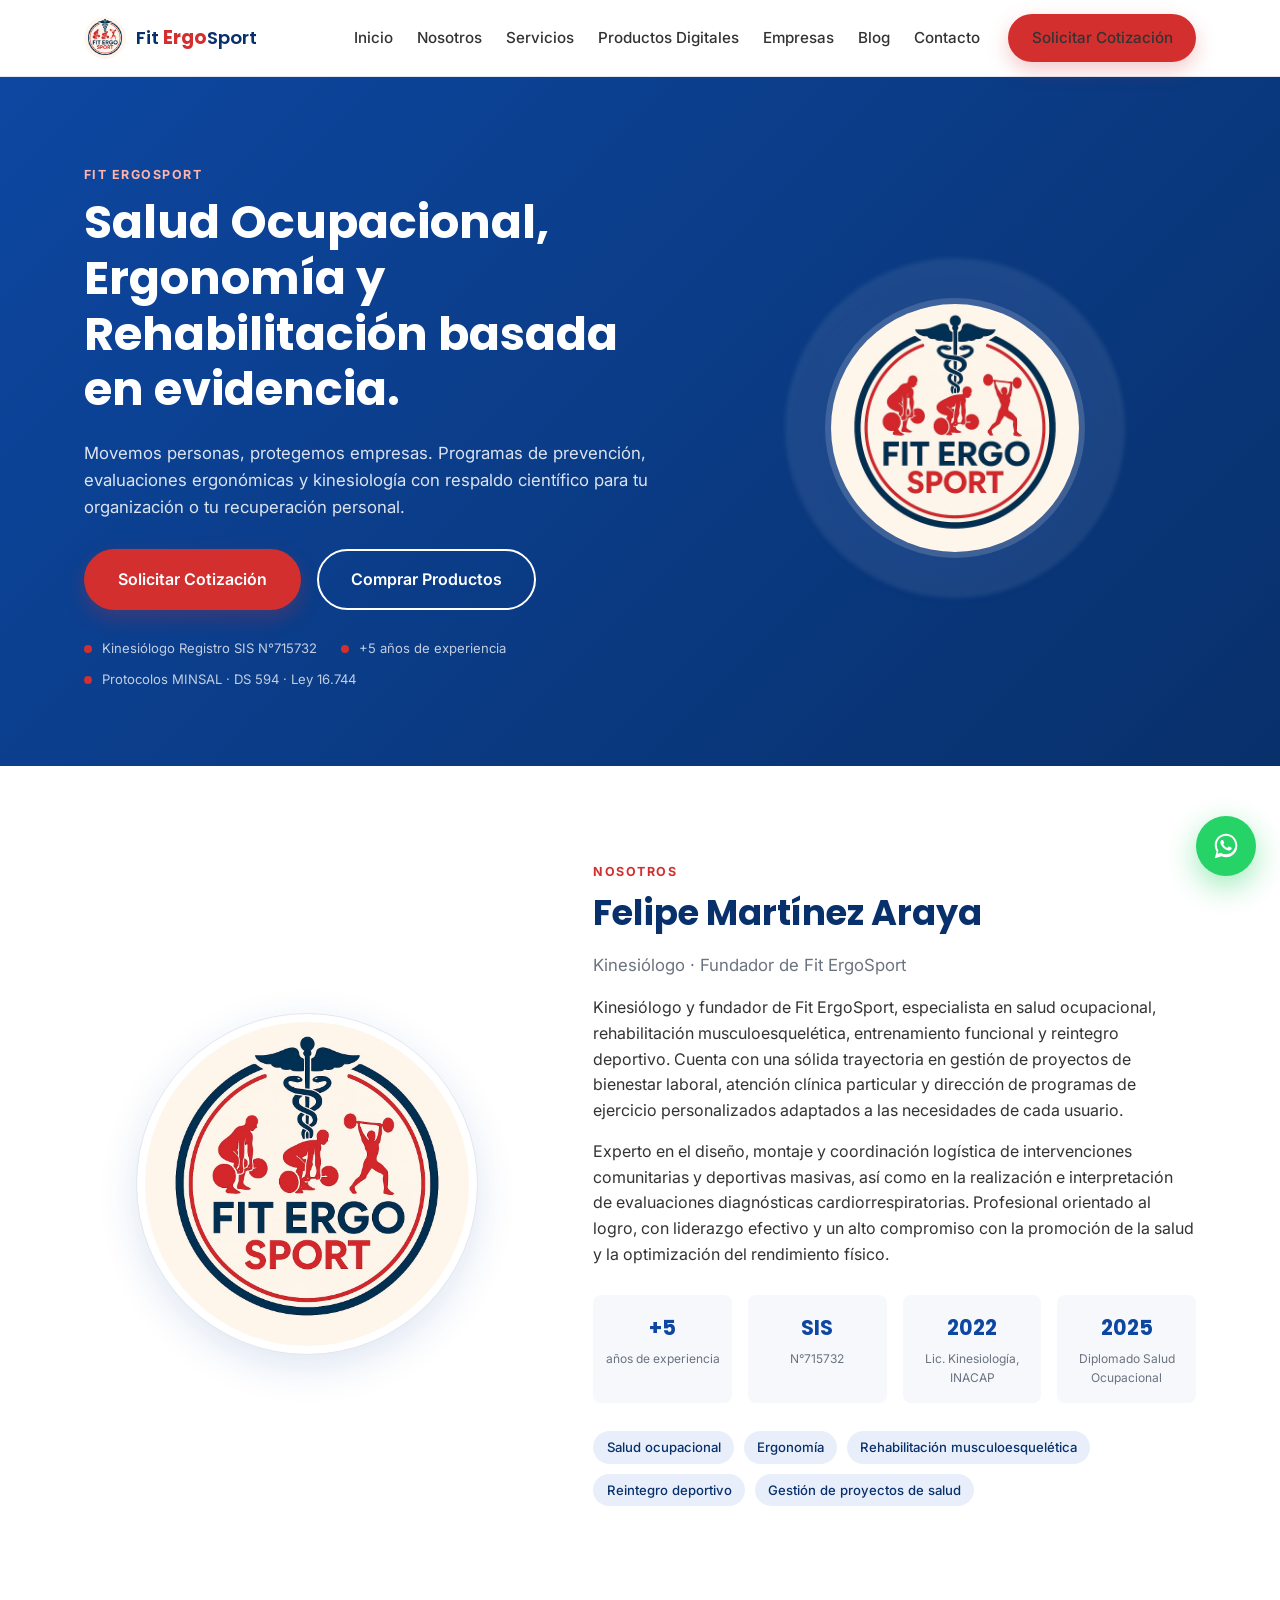
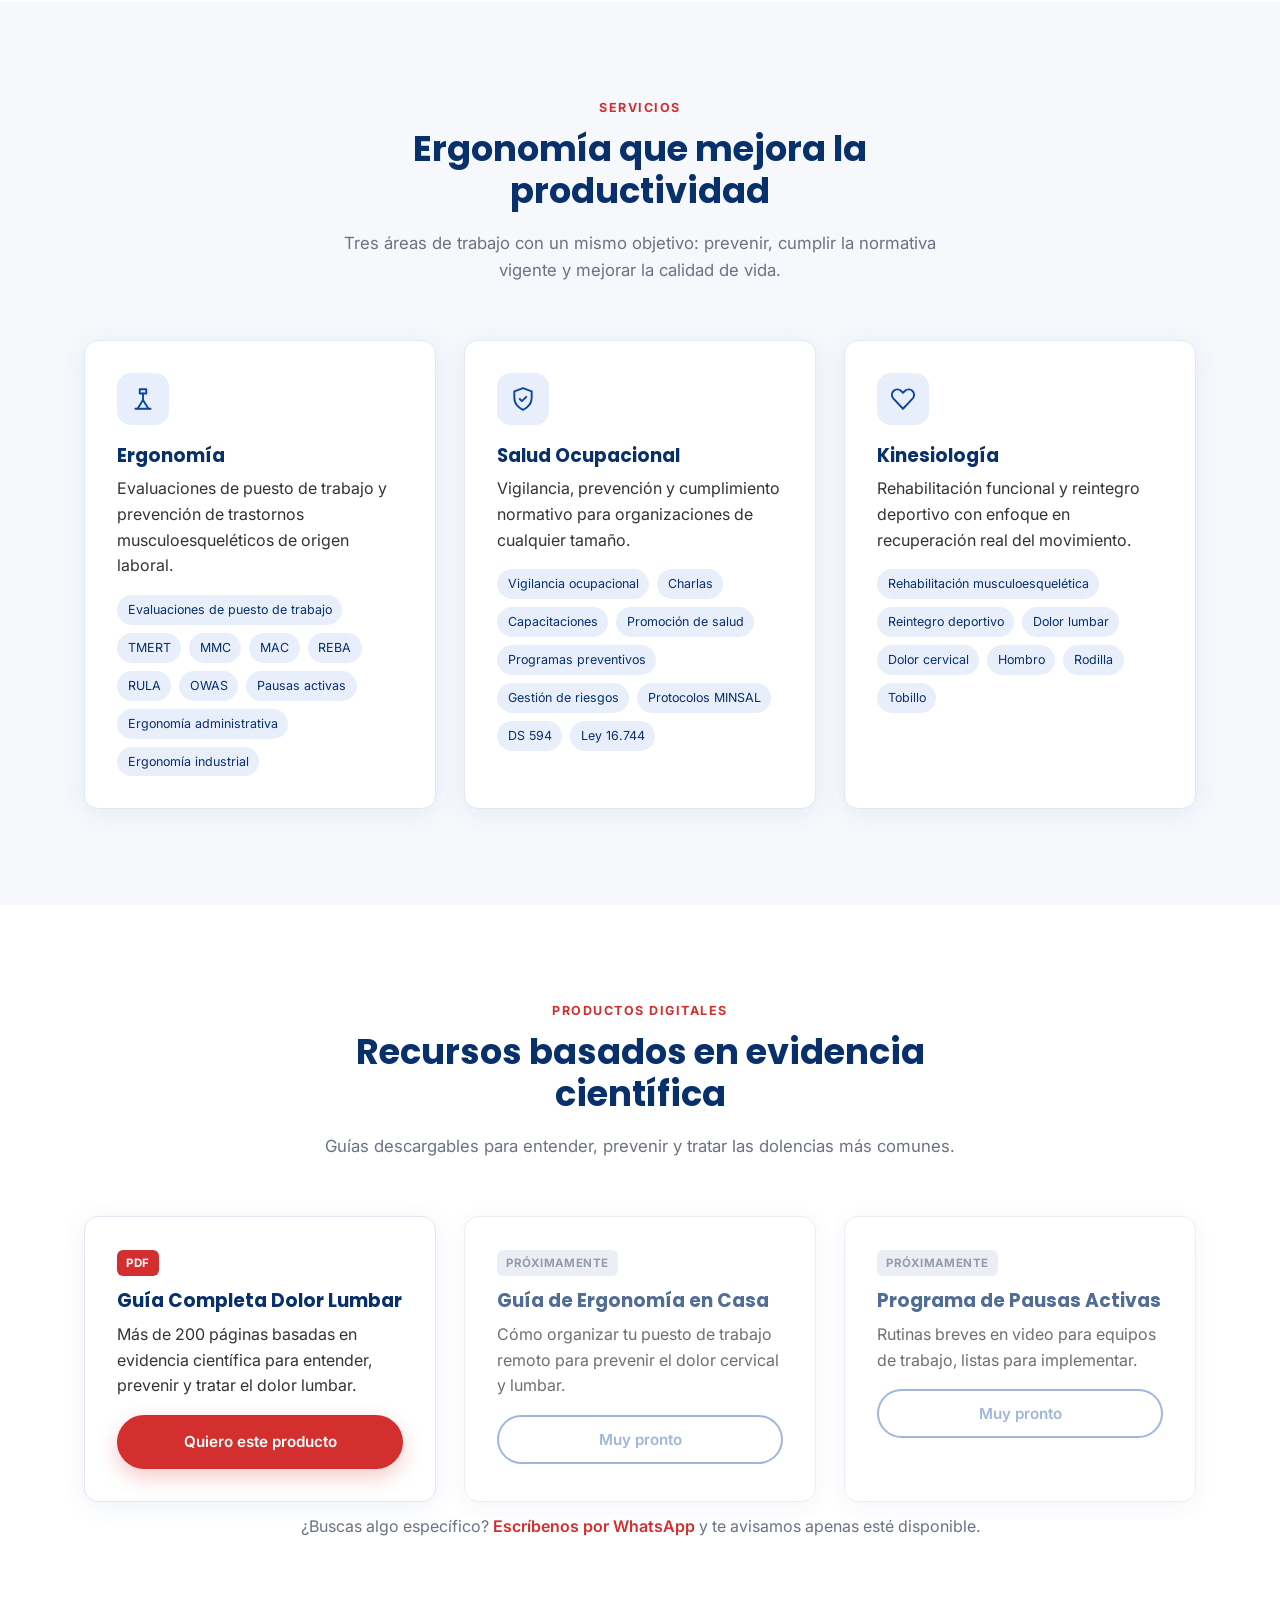
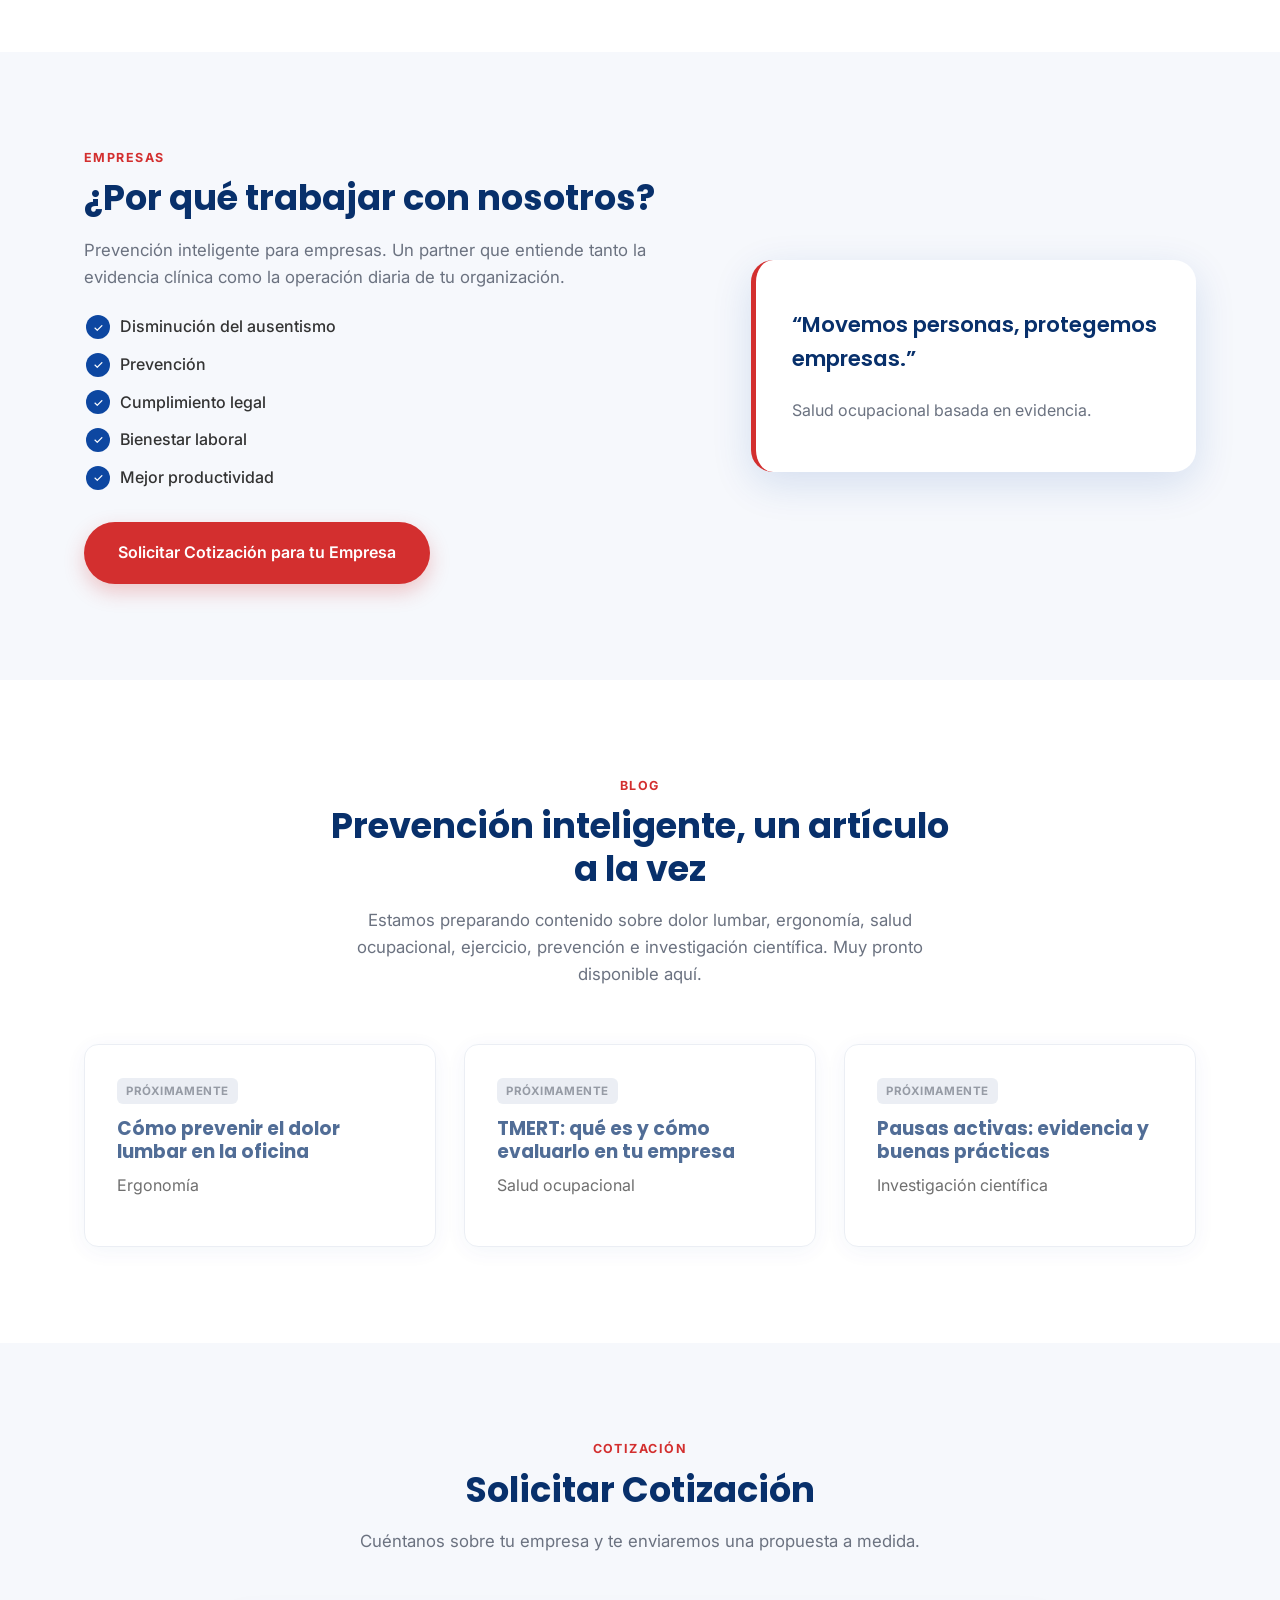
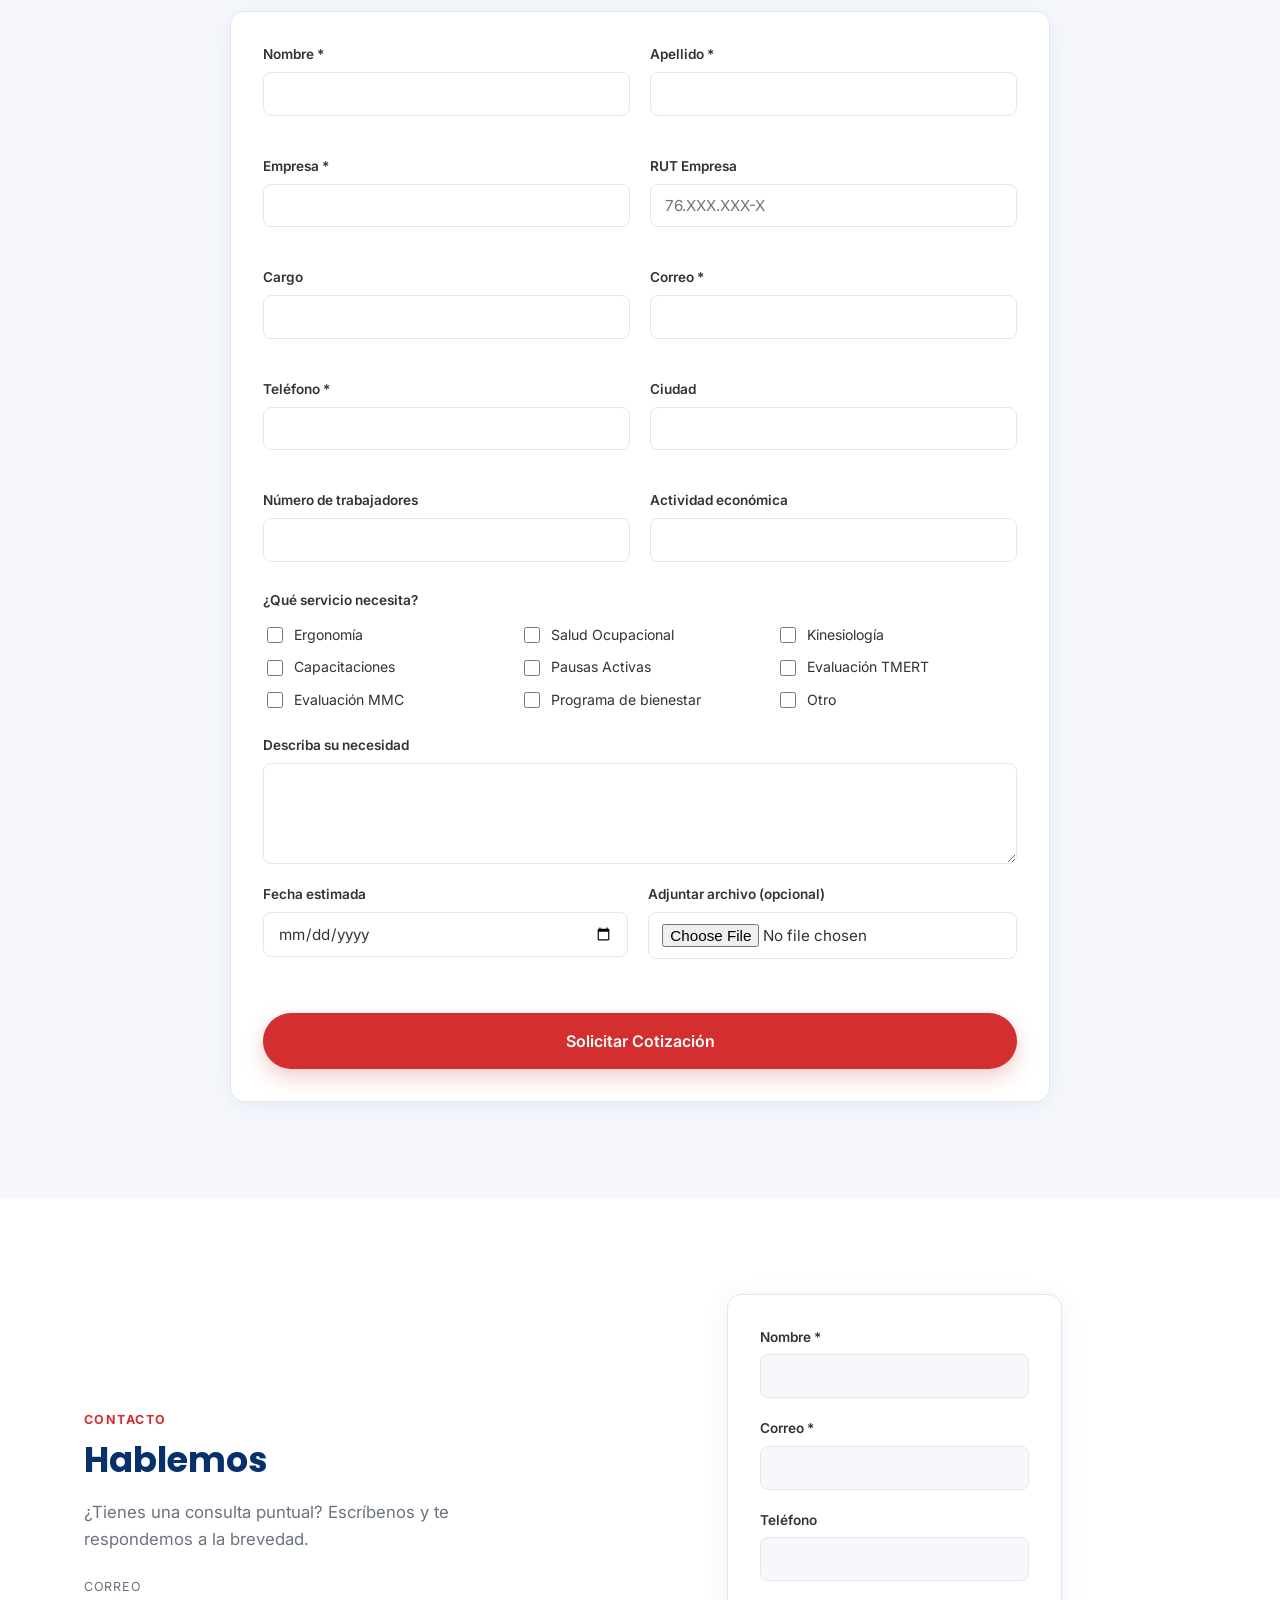
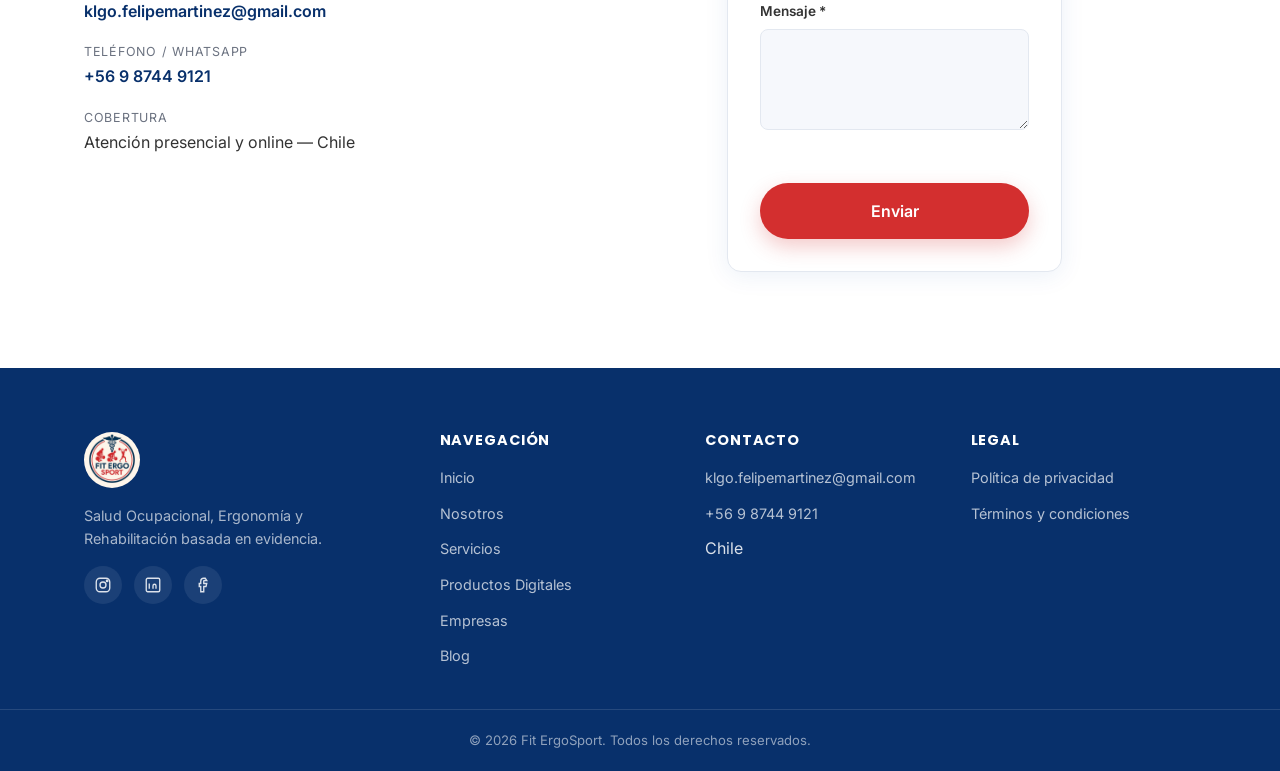
==== index.html @ c979af6d "Sitio web inicial de Fit ErgoSport Landing profesional responsive con secciones de servicios, produc" ====
<!DOCTYPE html>
<html lang="es-CL">
<head>
<meta charset="UTF-8">
<meta name="viewport" content="width=device-width, initial-scale=1.0">
<title>Fit ErgoSport | Salud Ocupacional, Ergonomía y Rehabilitación</title>
<meta name="description" content="Fit ErgoSport: salud ocupacional, ergonomía y rehabilitación musculoesquelética basada en evidencia científica. Evaluaciones TMERT, MMC, capacitaciones, pausas activas y kinesiología para empresas y personas.">
<meta name="keywords" content="ergonomía, salud ocupacional, TMERT, kinesiología, rehabilitación, pausas activas, evaluación de puesto de trabajo, Chile">
<meta name="author" content="Felipe Martínez Araya - Fit ErgoSport">

<meta property="og:type" content="website">
<meta property="og:title" content="Fit ErgoSport | Salud Ocupacional, Ergonomía y Rehabilitación">
<meta property="og:description" content="Salud Ocupacional, Ergonomía y Rehabilitación basada en evidencia. Cotiza para tu empresa.">
<meta property="og:image" content="assets/img/logo.jpg">
<meta name="theme-color" content="#0D47A1">

<link rel="icon" type="image/jpeg" href="assets/img/logo.jpg">
<link rel="apple-touch-icon" href="assets/img/logo.jpg">

<link rel="preconnect" href="https://fonts.googleapis.com">
<link rel="preconnect" href="https://fonts.gstatic.com" crossorigin>
<link href="https://fonts.googleapis.com/css2?family=Poppins:wght@600;700;800&family=Inter:wght@400;500;600&display=swap" rel="stylesheet">

<link rel="stylesheet" href="css/styles.css">
</head>
<body>

<a class="skip-link" href="#main">Saltar al contenido</a>

<!-- HEADER -->
<header class="site-header" id="header">
  <div class="container header-inner">
    <a href="#inicio" class="brand">
      <img src="assets/img/logo.jpg" alt="Fit ErgoSport" class="brand-logo">
      <span class="brand-name">Fit <strong>Ergo</strong>Sport</span>
    </a>

    <button class="nav-toggle" id="navToggle" aria-label="Abrir menú" aria-expanded="false" aria-controls="primaryNav">
      <span></span><span></span><span></span>
    </button>

    <nav class="primary-nav" id="primaryNav">
      <ul>
        <li><a href="#inicio">Inicio</a></li>
        <li><a href="#nosotros">Nosotros</a></li>
        <li><a href="#servicios">Servicios</a></li>
        <li><a href="#productos">Productos Digitales</a></li>
        <li><a href="#empresas">Empresas</a></li>
        <li><a href="#blog">Blog</a></li>
        <li><a href="#contacto">Contacto</a></li>
      </ul>
      <a href="#cotizacion" class="btn btn-primary nav-cta">Solicitar Cotización</a>
    </nav>
  </div>
</header>

<main id="main">

  <!-- HERO -->
  <section class="hero" id="inicio">
    <div class="container hero-inner">
      <div class="hero-text">
        <p class="eyebrow">Fit ErgoSport</p>
        <h1>Salud Ocupacional, Ergonomía y Rehabilitación basada en evidencia.</h1>
        <p class="hero-sub">Movemos personas, protegemos empresas. Programas de prevención, evaluaciones ergonómicas y kinesiología con respaldo científico para tu organización o tu recuperación personal.</p>
        <div class="hero-actions">
          <a href="#cotizacion" class="btn btn-primary btn-lg">Solicitar Cotización</a>
          <a href="#productos" class="btn btn-outline btn-lg">Comprar Productos</a>
        </div>
        <ul class="hero-trust">
          <li>Kinesiólogo Registro SIS N°715732</li>
          <li>+5 años de experiencia</li>
          <li>Protocolos MINSAL · DS 594 · Ley 16.744</li>
        </ul>
      </div>
      <div class="hero-media" aria-hidden="true">
        <div class="hero-blob"></div>
        <img src="assets/img/logo.jpg" alt="" class="hero-logo">
      </div>
    </div>
  </section>

  <!-- NOSOTROS -->
  <section class="section" id="nosotros">
    <div class="container section-split">
      <div class="section-media">
        <div class="avatar-frame">
          <img src="assets/img/logo.jpg" alt="Felipe Martínez Araya - Fit ErgoSport">
        </div>
      </div>
      <div class="section-content">
        <p class="eyebrow">Nosotros</p>
        <h2>Felipe Martínez Araya</h2>
        <p class="section-lead">Kinesiólogo &middot; Fundador de Fit ErgoSport</p>
        <p>Kinesiólogo y fundador de Fit ErgoSport, especialista en salud ocupacional, rehabilitación musculoesquelética, entrenamiento funcional y reintegro deportivo. Cuenta con una sólida trayectoria en gestión de proyectos de bienestar laboral, atención clínica particular y dirección de programas de ejercicio personalizados adaptados a las necesidades de cada usuario.</p>
        <p>Experto en el diseño, montaje y coordinación logística de intervenciones comunitarias y deportivas masivas, así como en la realización e interpretación de evaluaciones diagnósticas cardiorrespiratorias. Profesional orientado al logro, con liderazgo efectivo y un alto compromiso con la promoción de la salud y la optimización del rendimiento físico.</p>

        <div class="credentials">
          <div class="credential">
            <span class="credential-value">+5</span>
            <span class="credential-label">años de experiencia</span>
          </div>
          <div class="credential">
            <span class="credential-value">SIS</span>
            <span class="credential-label">N°715732</span>
          </div>
          <div class="credential">
            <span class="credential-value">2022</span>
            <span class="credential-label">Lic. Kinesiología, INACAP</span>
          </div>
          <div class="credential">
            <span class="credential-value">2025</span>
            <span class="credential-label">Diplomado Salud Ocupacional</span>
          </div>
        </div>

        <ul class="chip-list">
          <li class="chip">Salud ocupacional</li>
          <li class="chip">Ergonomía</li>
          <li class="chip">Rehabilitación musculoesquelética</li>
          <li class="chip">Reintegro deportivo</li>
          <li class="chip">Gestión de proyectos de salud</li>
        </ul>
      </div>
    </div>
  </section>

  <!-- SERVICIOS -->
  <section class="section section-alt" id="servicios">
    <div class="container">
      <div class="section-head">
        <p class="eyebrow">Servicios</p>
        <h2>Ergonomía que mejora la productividad</h2>
        <p class="section-lead">Tres áreas de trabajo con un mismo objetivo: prevenir, cumplir la normativa vigente y mejorar la calidad de vida.</p>
      </div>

      <div class="cards-grid three">
        <article class="card service-card">
          <div class="icon-badge" aria-hidden="true">
            <svg viewBox="0 0 24 24" fill="none" stroke="currentColor" stroke-width="1.8" stroke-linecap="round" stroke-linejoin="round"><path d="M9 3h6v4H9z"/><path d="M12 7v6"/><path d="M7 21l5-8 5 8"/><path d="M5 21h14"/></svg>
          </div>
          <h3>Ergonomía</h3>
          <p>Evaluaciones de puesto de trabajo y prevención de trastornos musculoesqueléticos de origen laboral.</p>
          <ul class="tag-list">
            <li>Evaluaciones de puesto de trabajo</li>
            <li>TMERT</li>
            <li>MMC</li>
            <li>MAC</li>
            <li>REBA</li>
            <li>RULA</li>
            <li>OWAS</li>
            <li>Pausas activas</li>
            <li>Ergonomía administrativa</li>
            <li>Ergonomía industrial</li>
          </ul>
        </article>

        <article class="card service-card">
          <div class="icon-badge" aria-hidden="true">
            <svg viewBox="0 0 24 24" fill="none" stroke="currentColor" stroke-width="1.8" stroke-linecap="round" stroke-linejoin="round"><path d="M12 2 4 5v6c0 5 3.4 8.7 8 11 4.6-2.3 8-6 8-11V5z"/><path d="M9 12l2 2 4-4"/></svg>
          </div>
          <h3>Salud Ocupacional</h3>
          <p>Vigilancia, prevención y cumplimiento normativo para organizaciones de cualquier tamaño.</p>
          <ul class="tag-list">
            <li>Vigilancia ocupacional</li>
            <li>Charlas</li>
            <li>Capacitaciones</li>
            <li>Promoción de salud</li>
            <li>Programas preventivos</li>
            <li>Gestión de riesgos</li>
            <li>Protocolos MINSAL</li>
            <li>DS 594</li>
            <li>Ley 16.744</li>
          </ul>
        </article>

        <article class="card service-card">
          <div class="icon-badge" aria-hidden="true">
            <svg viewBox="0 0 24 24" fill="none" stroke="currentColor" stroke-width="1.8" stroke-linecap="round" stroke-linejoin="round"><path d="M20.8 4.6a5 5 0 0 0-7.1 0L12 6.3l-1.7-1.7a5 5 0 1 0-7.1 7.1L12 21l8.8-9.3a5 5 0 0 0 0-7.1z"/></svg>
          </div>
          <h3>Kinesiología</h3>
          <p>Rehabilitación funcional y reintegro deportivo con enfoque en recuperación real del movimiento.</p>
          <ul class="tag-list">
            <li>Rehabilitación musculoesquelética</li>
            <li>Reintegro deportivo</li>
            <li>Dolor lumbar</li>
            <li>Dolor cervical</li>
            <li>Hombro</li>
            <li>Rodilla</li>
            <li>Tobillo</li>
          </ul>
        </article>
      </div>
    </div>
  </section>

  <!-- PRODUCTOS DIGITALES -->
  <section class="section" id="productos">
    <div class="container">
      <div class="section-head">
        <p class="eyebrow">Productos Digitales</p>
        <h2>Recursos basados en evidencia científica</h2>
        <p class="section-lead">Guías descargables para entender, prevenir y tratar las dolencias más comunes.</p>
      </div>

      <div class="cards-grid three">
        <article class="card product-card">
          <span class="badge">PDF</span>
          <h3>Guía Completa Dolor Lumbar</h3>
          <p>Más de 200 páginas basadas en evidencia científica para entender, prevenir y tratar el dolor lumbar.</p>
          <a class="btn btn-primary btn-block" href="https://wa.me/56987449121?text=Hola%2C%20me%20interesa%20la%20Gu%C3%ADa%20Completa%20de%20Dolor%20Lumbar" target="_blank" rel="noopener">Quiero este producto</a>
        </article>

        <article class="card product-card is-soon">
          <span class="badge badge-muted">Próximamente</span>
          <h3>Guía de Ergonomía en Casa</h3>
          <p>Cómo organizar tu puesto de trabajo remoto para prevenir el dolor cervical y lumbar.</p>
          <button class="btn btn-outline btn-block" disabled>Muy pronto</button>
        </article>

        <article class="card product-card is-soon">
          <span class="badge badge-muted">Próximamente</span>
          <h3>Programa de Pausas Activas</h3>
          <p>Rutinas breves en video para equipos de trabajo, listas para implementar.</p>
          <button class="btn btn-outline btn-block" disabled>Muy pronto</button>
        </article>
      </div>
      <p class="note">¿Buscas algo específico? <a href="https://wa.me/56987449121" target="_blank" rel="noopener">Escríbenos por WhatsApp</a> y te avisamos apenas esté disponible.</p>
    </div>
  </section>

  <!-- EMPRESAS -->
  <section class="section section-alt" id="empresas">
    <div class="container section-split reverse">
      <div class="section-content">
        <p class="eyebrow">Empresas</p>
        <h2>¿Por qué trabajar con nosotros?</h2>
        <p class="section-lead">Prevención inteligente para empresas. Un partner que entiende tanto la evidencia clínica como la operación diaria de tu organización.</p>
        <ul class="benefit-list">
          <li>Disminución del ausentismo</li>
          <li>Prevención</li>
          <li>Cumplimiento legal</li>
          <li>Bienestar laboral</li>
          <li>Mejor productividad</li>
        </ul>
        <a href="#cotizacion" class="btn btn-primary btn-lg">Solicitar Cotización para tu Empresa</a>
      </div>
      <div class="section-media">
        <div class="stat-card">
          <p class="stat-quote">&ldquo;Movemos personas, protegemos empresas.&rdquo;</p>
          <p class="stat-quote-sub">Salud ocupacional basada en evidencia.</p>
        </div>
      </div>
    </div>
  </section>

  <!-- BLOG -->
  <section class="section" id="blog">
    <div class="container">
      <div class="section-head">
        <p class="eyebrow">Blog</p>
        <h2>Prevención inteligente, un artículo a la vez</h2>
        <p class="section-lead">Estamos preparando contenido sobre dolor lumbar, ergonomía, salud ocupacional, ejercicio, prevención e investigación científica. Muy pronto disponible aquí.</p>
      </div>
      <div class="cards-grid three">
        <article class="card blog-card is-soon">
          <span class="badge badge-muted">Próximamente</span>
          <h3>Cómo prevenir el dolor lumbar en la oficina</h3>
          <p>Ergonomía</p>
        </article>
        <article class="card blog-card is-soon">
          <span class="badge badge-muted">Próximamente</span>
          <h3>TMERT: qué es y cómo evaluarlo en tu empresa</h3>
          <p>Salud ocupacional</p>
        </article>
        <article class="card blog-card is-soon">
          <span class="badge badge-muted">Próximamente</span>
          <h3>Pausas activas: evidencia y buenas prácticas</h3>
          <p>Investigación científica</p>
        </article>
      </div>
    </div>
  </section>

  <!-- FORMULARIO COTIZACIÓN -->
  <section class="section section-alt" id="cotizacion">
    <div class="container">
      <div class="section-head">
        <p class="eyebrow">Cotización</p>
        <h2>Solicitar Cotización</h2>
        <p class="section-lead">Cuéntanos sobre tu empresa y te enviaremos una propuesta a medida.</p>
      </div>

      <form class="card form-card" id="formCotizacion" action="https://formspree.io/f/FORM_ID_COTIZACION" method="POST">
        <input type="hidden" name="_subject" value="Nueva solicitud de cotización - Fit ErgoSport">

        <div class="form-grid">
          <div class="field">
            <label for="cot-nombre">Nombre *</label>
            <input type="text" id="cot-nombre" name="Nombre" required autocomplete="given-name">
          </div>
          <div class="field">
            <label for="cot-apellido">Apellido *</label>
            <input type="text" id="cot-apellido" name="Apellido" required autocomplete="family-name">
          </div>
          <div class="field">
            <label for="cot-empresa">Empresa *</label>
            <input type="text" id="cot-empresa" name="Empresa" required autocomplete="organization">
          </div>
          <div class="field">
            <label for="cot-rut">RUT Empresa</label>
            <input type="text" id="cot-rut" name="RUT_Empresa" placeholder="76.XXX.XXX-X">
          </div>
          <div class="field">
            <label for="cot-cargo">Cargo</label>
            <input type="text" id="cot-cargo" name="Cargo">
          </div>
          <div class="field">
            <label for="cot-correo">Correo *</label>
            <input type="email" id="cot-correo" name="email" required autocomplete="email">
          </div>
          <div class="field">
            <label for="cot-telefono">Teléfono *</label>
            <input type="tel" id="cot-telefono" name="Telefono" required autocomplete="tel">
          </div>
          <div class="field">
            <label for="cot-ciudad">Ciudad</label>
            <input type="text" id="cot-ciudad" name="Ciudad" autocomplete="address-level2">
          </div>
          <div class="field">
            <label for="cot-trabajadores">Número de trabajadores</label>
            <input type="number" min="1" id="cot-trabajadores" name="Numero_de_trabajadores">
          </div>
          <div class="field">
            <label for="cot-actividad">Actividad económica</label>
            <input type="text" id="cot-actividad" name="Actividad_economica">
          </div>
        </div>

        <fieldset class="field-full checkbox-group">
          <legend>¿Qué servicio necesita?</legend>
          <div class="checkbox-grid">
            <label class="checkbox"><input type="checkbox" name="Servicios" value="Ergonomía"> Ergonomía</label>
            <label class="checkbox"><input type="checkbox" name="Servicios" value="Salud Ocupacional"> Salud Ocupacional</label>
            <label class="checkbox"><input type="checkbox" name="Servicios" value="Kinesiología"> Kinesiología</label>
            <label class="checkbox"><input type="checkbox" name="Servicios" value="Capacitaciones"> Capacitaciones</label>
            <label class="checkbox"><input type="checkbox" name="Servicios" value="Pausas Activas"> Pausas Activas</label>
            <label class="checkbox"><input type="checkbox" name="Servicios" value="Evaluación TMERT"> Evaluación TMERT</label>
            <label class="checkbox"><input type="checkbox" name="Servicios" value="Evaluación MMC"> Evaluación MMC</label>
            <label class="checkbox"><input type="checkbox" name="Servicios" value="Programa de bienestar"> Programa de bienestar</label>
            <label class="checkbox"><input type="checkbox" name="Servicios" value="Otro"> Otro</label>
          </div>
        </fieldset>

        <div class="field field-full">
          <label for="cot-necesidad">Describa su necesidad</label>
          <textarea id="cot-necesidad" name="Descripcion" rows="4"></textarea>
        </div>

        <div class="form-grid">
          <div class="field">
            <label for="cot-fecha">Fecha estimada</label>
            <input type="date" id="cot-fecha" name="Fecha_estimada">
          </div>
          <div class="field">
            <label for="cot-archivo">Adjuntar archivo (opcional)</label>
            <input type="file" id="cot-archivo" name="attachment">
          </div>
        </div>

        <p class="form-status" role="status" aria-live="polite"></p>
        <button type="submit" class="btn btn-primary btn-lg btn-block">Solicitar Cotización</button>
      </form>
    </div>
  </section>

  <!-- FORMULARIO CONTACTO -->
  <section class="section" id="contacto">
    <div class="container section-split">
      <div class="section-content">
        <p class="eyebrow">Contacto</p>
        <h2>Hablemos</h2>
        <p class="section-lead">¿Tienes una consulta puntual? Escríbenos y te respondemos a la brevedad.</p>
        <ul class="contact-list">
          <li>
            <span class="contact-label">Correo</span>
            <a href="mailto:klgo.felipemartinez@gmail.com">klgo.felipemartinez@gmail.com</a>
          </li>
          <li>
            <span class="contact-label">Teléfono / WhatsApp</span>
            <a href="https://wa.me/56987449121" target="_blank" rel="noopener">+56 9 8744 9121</a>
          </li>
          <li>
            <span class="contact-label">Cobertura</span>
            <span>Atención presencial y online — Chile</span>
          </li>
        </ul>
      </div>
      <form class="card form-card" id="formContacto" action="https://formspree.io/f/FORM_ID_COTIZACION" method="POST">
        <input type="hidden" name="_subject" value="Nuevo mensaje de contacto - Fit ErgoSport">
        <div class="field">
          <label for="con-nombre">Nombre *</label>
          <input type="text" id="con-nombre" name="Nombre" required autocomplete="name">
        </div>
        <div class="field">
          <label for="con-correo">Correo *</label>
          <input type="email" id="con-correo" name="email" required autocomplete="email">
        </div>
        <div class="field">
          <label for="con-telefono">Teléfono</label>
          <input type="tel" id="con-telefono" name="Telefono" autocomplete="tel">
        </div>
        <div class="field">
          <label for="con-mensaje">Mensaje *</label>
          <textarea id="con-mensaje" name="Mensaje" rows="4" required></textarea>
        </div>
        <p class="form-status" role="status" aria-live="polite"></p>
        <button type="submit" class="btn btn-primary btn-lg btn-block">Enviar</button>
      </form>
    </div>
  </section>

</main>

<!-- FOOTER -->
<footer class="site-footer">
  <div class="container footer-inner">
    <div class="footer-brand">
      <img src="assets/img/logo.jpg" alt="Fit ErgoSport" class="footer-logo">
      <p>Salud Ocupacional, Ergonomía y Rehabilitación basada en evidencia.</p>
      <ul class="social-list">
        <li><a href="#" aria-label="Instagram" title="Instagram (próximamente)">
          <svg viewBox="0 0 24 24" fill="none" stroke="currentColor" stroke-width="1.8"><rect x="3" y="3" width="18" height="18" rx="5"/><circle cx="12" cy="12" r="4"/><circle cx="17.5" cy="6.5" r="1"/></svg>
        </a></li>
        <li><a href="#" aria-label="LinkedIn" title="LinkedIn (próximamente)">
          <svg viewBox="0 0 24 24" fill="none" stroke="currentColor" stroke-width="1.8"><rect x="3" y="3" width="18" height="18" rx="2"/><path d="M7 10v7M7 7v.01M12 17v-4a2 2 0 0 1 4 0v4M12 13v4"/></svg>
        </a></li>
        <li><a href="#" aria-label="Facebook" title="Facebook (próximamente)">
          <svg viewBox="0 0 24 24" fill="none" stroke="currentColor" stroke-width="1.8"><path d="M15 3h-2a4 4 0 0 0-4 4v3H7v4h2v7h4v-7h3l1-4h-4V7a1 1 0 0 1 1-1h3z"/></svg>
        </a></li>
      </ul>
    </div>

    <div class="footer-col">
      <h4>Navegación</h4>
      <ul>
        <li><a href="#inicio">Inicio</a></li>
        <li><a href="#nosotros">Nosotros</a></li>
        <li><a href="#servicios">Servicios</a></li>
        <li><a href="#productos">Productos Digitales</a></li>
        <li><a href="#empresas">Empresas</a></li>
        <li><a href="#blog">Blog</a></li>
      </ul>
    </div>

    <div class="footer-col">
      <h4>Contacto</h4>
      <ul>
        <li><a href="mailto:klgo.felipemartinez@gmail.com">klgo.felipemartinez@gmail.com</a></li>
        <li><a href="https://wa.me/56987449121" target="_blank" rel="noopener">+56 9 8744 9121</a></li>
        <li>Chile</li>
      </ul>
    </div>

    <div class="footer-col">
      <h4>Legal</h4>
      <ul>
        <li><a href="legal/privacidad.html">Política de privacidad</a></li>
        <li><a href="legal/terminos.html">Términos y condiciones</a></li>
      </ul>
    </div>
  </div>
  <div class="footer-bottom">
    <div class="container">
      <p>&copy; <span id="year"></span> Fit ErgoSport. Todos los derechos reservados.</p>
    </div>
  </div>
</footer>

<!-- BOTÓN FLOTANTE WHATSAPP -->
<a class="whatsapp-float" href="https://wa.me/56987449121?text=Hola%2C%20quiero%20más%20información%20sobre%20los%20servicios%20de%20Fit%20ErgoSport" target="_blank" rel="noopener" aria-label="Escríbenos por WhatsApp">
  <svg viewBox="0 0 32 32" fill="currentColor" aria-hidden="true"><path d="M16.02 3C9.4 3 4 8.4 4 15.02c0 2.5.73 4.83 2 6.78L4 29l7.4-1.94a12 12 0 0 0 4.63.93h.01c6.62 0 12.01-5.4 12.01-12.02C28.05 8.4 22.65 3 16.02 3zm0 21.9h-.01a9.9 9.9 0 0 1-5.05-1.39l-.36-.21-3.68.97.98-3.58-.24-.37a9.87 9.87 0 0 1-1.51-5.3c0-5.46 4.44-9.9 9.9-9.9 2.64 0 5.13 1.03 6.99 2.9a9.82 9.82 0 0 1 2.9 6.99c0 5.46-4.45 9.9-9.9 9.9zm5.43-7.42c-.3-.15-1.76-.87-2.03-.97-.27-.1-.47-.15-.67.15-.2.3-.77.97-.94 1.17-.17.2-.35.22-.65.07-.3-.15-1.24-.46-2.37-1.47-.87-.78-1.46-1.74-1.64-2.04-.17-.3-.02-.46.13-.6.13-.13.3-.35.45-.52.15-.17.2-.3.3-.5.1-.2.05-.37-.02-.52-.07-.15-.67-1.62-.92-2.22-.24-.58-.49-.5-.67-.51h-.57c-.2 0-.52.07-.79.37-.27.3-1.04 1.02-1.04 2.48s1.07 2.87 1.22 3.07c.15.2 2.1 3.2 5.08 4.49.71.31 1.26.49 1.69.62.71.23 1.36.2 1.87.12.57-.08 1.76-.72 2.01-1.42.25-.7.25-1.3.17-1.42-.07-.13-.27-.2-.57-.35z"/></svg>
</a>

<script src="js/main.js"></script>
</body>
</html>
---- css/styles.css ----
/* ============ Tokens ============ */
:root{
  --color-primary: #0D47A1;
  --color-primary-dark: #08306b;
  --color-primary-light: #E8EFFB;
  --color-secondary: #D32F2F;
  --color-secondary-dark: #a52323;
  --color-white: #ffffff;
  --color-bg: #F6F8FC;
  --color-text: #333333;
  --color-text-light: #6b7280;
  --color-border: #E3E8F0;

  --font-heading: 'Poppins', 'Segoe UI', sans-serif;
  --font-body: 'Inter', 'Segoe UI', sans-serif;

  --radius-sm: 8px;
  --radius: 14px;
  --radius-lg: 22px;
  --shadow: 0 4px 24px rgba(13,71,161,0.08);
  --shadow-lg: 0 12px 40px rgba(13,71,161,0.14);
  --container-w: 1160px;
}

/* ============ Reset ============ */
*, *::before, *::after{ box-sizing:border-box; }
html{ scroll-behavior:smooth; }
body{
  margin:0;
  font-family:var(--font-body);
  color:var(--color-text);
  background:var(--color-white);
  line-height:1.6;
  -webkit-font-smoothing:antialiased;
}
img{ max-width:100%; display:block; }
a{ color:inherit; text-decoration:none; }
ul{ list-style:none; margin:0; padding:0; }
h1,h2,h3,h4{ font-family:var(--font-heading); color:var(--color-primary-dark); margin:0 0 .5em; line-height:1.2; }
p{ margin:0 0 1em; }
button{ font-family:inherit; }

.skip-link{
  position:absolute; left:-999px; top:0; background:var(--color-primary); color:#fff;
  padding:.75em 1.2em; z-index:1000; border-radius:0 0 8px 0;
}
.skip-link:focus{ left:0; }

.container{
  max-width:var(--container-w);
  margin:0 auto;
  padding:0 24px;
}

/* ============ Buttons ============ */
.btn{
  display:inline-flex; align-items:center; justify-content:center;
  padding:.85em 1.6em;
  border-radius:999px;
  font-weight:600;
  font-size:.95rem;
  border:2px solid transparent;
  cursor:pointer;
  transition:transform .15s ease, box-shadow .15s ease, background-color .15s ease, color .15s ease;
  white-space:nowrap;
}
.btn:hover{ transform:translateY(-2px); }
.btn:disabled{ opacity:.55; cursor:not-allowed; transform:none; }
.btn-primary{ background:var(--color-secondary); color:#fff; box-shadow:0 8px 20px rgba(211,47,47,.25); }
.btn-primary:hover{ background:var(--color-secondary-dark); }
.btn-outline{ background:transparent; border-color:var(--color-primary); color:var(--color-primary); }
.btn-outline:hover{ background:var(--color-primary); color:#fff; }
.btn-lg{ padding:1em 2em; font-size:1rem; }
.btn-block{ width:100%; }

/* ============ Header ============ */
.site-header{
  position:sticky; top:0; z-index:100;
  background:rgba(255,255,255,.92);
  backdrop-filter:blur(8px);
  border-bottom:1px solid var(--color-border);
}
.header-inner{
  display:flex; align-items:center; justify-content:space-between;
  height:76px;
}
.brand{ display:flex; align-items:center; gap:10px; }
.brand-logo{ width:42px; height:42px; border-radius:50%; object-fit:cover; }
.brand-name{ font-family:var(--font-heading); font-weight:600; font-size:1.15rem; color:var(--color-primary-dark); }
.brand-name strong{ color:var(--color-secondary); }

.primary-nav{ display:flex; align-items:center; gap:28px; }
.primary-nav ul{ display:flex; gap:24px; }
.primary-nav a{ font-weight:500; font-size:.95rem; color:var(--color-text); position:relative; }
.primary-nav ul a::after{
  content:''; position:absolute; left:0; right:0; bottom:-6px; height:2px;
  background:var(--color-secondary); transform:scaleX(0); transition:transform .2s ease;
}
.primary-nav ul a:hover::after{ transform:scaleX(1); }
.nav-cta{ padding:.65em 1.4em; font-size:.9rem; }

.nav-toggle{
  display:none; flex-direction:column; justify-content:center; gap:5px;
  width:40px; height:40px; background:none; border:none; cursor:pointer;
}
.nav-toggle span{ display:block; height:2px; background:var(--color-primary-dark); border-radius:2px; }

/* ============ Hero ============ */
.hero{
  background:linear-gradient(135deg, var(--color-primary) 0%, var(--color-primary-dark) 100%);
  color:#fff;
  overflow:hidden;
  position:relative;
}
.hero-inner{
  display:grid; grid-template-columns:1.1fr .9fr; align-items:center; gap:40px;
  padding:88px 24px 76px;
}
.eyebrow{
  text-transform:uppercase; letter-spacing:.12em; font-size:.78rem; font-weight:700;
  color:var(--color-secondary);
  margin-bottom:.75em;
}
.hero .eyebrow{ color:#ffb3ab; }
.hero h1{ color:#fff; font-size:clamp(2rem, 4vw, 2.9rem); }
.hero-sub{ color:rgba(255,255,255,.86); font-size:1.05rem; max-width:52ch; }
.hero-actions{ display:flex; gap:16px; flex-wrap:wrap; margin:28px 0; }
.hero .btn-outline{ border-color:#fff; color:#fff; }
.hero .btn-outline:hover{ background:#fff; color:var(--color-primary-dark); }
.hero-trust{ display:flex; flex-wrap:wrap; gap:10px 24px; margin-top:20px; }
.hero-trust li{
  font-size:.82rem; color:rgba(255,255,255,.75);
  padding-left:18px; position:relative;
}
.hero-trust li::before{
  content:''; position:absolute; left:0; top:.5em; width:8px; height:8px;
  border-radius:50%; background:var(--color-secondary);
}
.hero-media{ position:relative; display:flex; align-items:center; justify-content:center; }
.hero-blob{
  position:absolute; width:340px; height:340px; border-radius:50%;
  background:rgba(255,255,255,.08); filter:blur(2px);
}
.hero-logo{
  position:relative; width:260px; height:260px; border-radius:50%;
  box-shadow:var(--shadow-lg); border:6px solid rgba(255,255,255,.15);
}

/* ============ Section layout ============ */
.section{ padding:96px 0; }
.section-alt{ background:var(--color-bg); }
.section-head{ max-width:640px; margin:0 auto 56px; text-align:center; }
.section-head h2{ font-size:clamp(1.6rem, 3vw, 2.2rem); }
.section-lead{ color:var(--color-text-light); font-size:1.05rem; }

.section-split{
  display:grid; grid-template-columns:.85fr 1.15fr; gap:64px; align-items:center;
}
.section-split.reverse{ grid-template-columns:1.15fr .85fr; }
.section-split.reverse .section-content{ order:1; }
.section-split.reverse .section-media{ order:2; }
.section-content h2{ font-size:clamp(1.6rem, 3vw, 2.2rem); }

.avatar-frame{
  width:100%; max-width:340px; margin:0 auto; aspect-ratio:1/1; border-radius:50%;
  overflow:hidden; box-shadow:var(--shadow-lg); border:8px solid var(--color-white);
  outline:1px solid var(--color-border);
}
.avatar-frame img{ width:100%; height:100%; object-fit:cover; }

.credentials{ display:grid; grid-template-columns:repeat(4,1fr); gap:16px; margin:28px 0; }
.credential{ text-align:center; padding:16px 8px; background:var(--color-bg); border-radius:var(--radius-sm); }
.section-alt .credential{ background:var(--color-white); }
.credential-value{ display:block; font-family:var(--font-heading); font-weight:700; color:var(--color-primary); font-size:1.3rem; }
.credential-label{ display:block; font-size:.75rem; color:var(--color-text-light); margin-top:4px; }

.chip-list{ display:flex; flex-wrap:wrap; gap:10px; margin-top:8px; }
.chip{
  background:var(--color-primary-light); color:var(--color-primary-dark);
  font-size:.82rem; font-weight:500; padding:.45em 1em; border-radius:999px;
}

.stat-card{
  background:var(--color-white); border-radius:var(--radius-lg); padding:48px 36px;
  box-shadow:var(--shadow-lg); border-left:5px solid var(--color-secondary);
}
.stat-quote{ font-family:var(--font-heading); font-size:1.35rem; color:var(--color-primary-dark); font-weight:600; }
.stat-quote-sub{ color:var(--color-text-light); margin:0; }

.benefit-list{ display:grid; gap:12px; margin:24px 0 32px; }
.benefit-list li{
  display:flex; align-items:center; gap:10px; font-weight:500;
  padding-left:2px;
}
.benefit-list li::before{
  content:'✓'; display:inline-flex; align-items:center; justify-content:center;
  width:24px; height:24px; border-radius:50%; background:var(--color-primary);
  color:#fff; font-size:.75rem; flex-shrink:0;
}

/* ============ Cards / grids ============ */
.cards-grid{ display:grid; gap:28px; }
.cards-grid.three{ grid-template-columns:repeat(3, 1fr); }

.card{
  background:var(--color-white); border:1px solid var(--color-border);
  border-radius:var(--radius); padding:32px; box-shadow:var(--shadow);
  transition:transform .2s ease, box-shadow .2s ease;
}
.section-alt .card{ background:var(--color-white); }
.service-card:hover, .product-card:hover{ transform:translateY(-4px); box-shadow:var(--shadow-lg); }

.icon-badge{
  width:52px; height:52px; border-radius:14px; background:var(--color-primary-light);
  color:var(--color-primary); display:flex; align-items:center; justify-content:center;
  margin-bottom:20px;
}
.icon-badge svg{ width:26px; height:26px; }

.tag-list{ display:flex; flex-wrap:wrap; gap:8px; margin-top:16px; }
.tag-list li{
  font-size:.78rem; color:var(--color-primary-dark); background:var(--color-primary-light);
  padding:.4em .85em; border-radius:999px;
}

.badge{
  display:inline-block; font-size:.72rem; font-weight:700; letter-spacing:.04em;
  text-transform:uppercase; color:#fff; background:var(--color-secondary);
  padding:.35em .8em; border-radius:6px; margin-bottom:14px;
}
.badge-muted{ background:var(--color-border); color:var(--color-text-light); }
.product-card.is-soon, .blog-card.is-soon{ opacity:.7; }

.note{ text-align:center; color:var(--color-text-light); margin-top:12px; }
.note a{ color:var(--color-secondary); font-weight:600; }

/* ============ Forms ============ */
.form-card{ max-width:820px; margin:0 auto; }
.form-grid{ display:grid; grid-template-columns:repeat(2, 1fr); gap:20px; }
.field{ display:flex; flex-direction:column; gap:6px; margin-bottom:20px; }
.field-full{ grid-column:1 / -1; }
label{ font-size:.85rem; font-weight:600; color:var(--color-text); }
input, textarea{
  font-family:inherit; font-size:.95rem; padding:.75em .9em;
  border:1.5px solid var(--color-border); border-radius:var(--radius-sm);
  background:var(--color-bg); color:var(--color-text);
  transition:border-color .15s ease, background .15s ease;
}
.section-alt input, .section-alt textarea{ background:var(--color-white); }
input:focus, textarea:focus{
  outline:none; border-color:var(--color-primary); background:var(--color-white);
}
textarea{ resize:vertical; }

.checkbox-group{ border:none; padding:0; margin:8px 0 24px; }
.checkbox-group legend{ font-size:.85rem; font-weight:600; margin-bottom:12px; padding:0; }
.checkbox-grid{ display:grid; grid-template-columns:repeat(3, 1fr); gap:10px 16px; }
.checkbox{ display:flex; align-items:center; gap:8px; font-size:.88rem; font-weight:400; cursor:pointer; }
.checkbox input{ width:16px; height:16px; padding:0; accent-color:var(--color-primary); }

.form-status{ margin:0 0 16px; font-size:.9rem; font-weight:600; min-height:1.2em; }
.form-status.success{ color:#1b7a3d; }
.form-status.error{ color:var(--color-secondary); }

.contact-list{ display:grid; gap:18px; margin-top:24px; }
.contact-label{ display:block; font-size:.78rem; text-transform:uppercase; letter-spacing:.06em; color:var(--color-text-light); margin-bottom:2px; }
.contact-list a{ font-weight:600; color:var(--color-primary-dark); }
.contact-list a:hover{ color:var(--color-secondary); }

/* ============ Footer ============ */
.site-footer{ background:var(--color-primary-dark); color:rgba(255,255,255,.85); }
.footer-inner{
  display:grid; grid-template-columns:1.4fr 1fr 1fr 1fr; gap:40px;
  padding:64px 24px 40px;
}
.footer-logo{ width:56px; height:56px; border-radius:50%; margin-bottom:16px; }
.footer-brand p{ font-size:.9rem; color:rgba(255,255,255,.65); max-width:32ch; }
.social-list{ display:flex; gap:12px; margin-top:16px; }
.social-list a{
  width:38px; height:38px; border-radius:50%; background:rgba(255,255,255,.08);
  display:flex; align-items:center; justify-content:center; transition:background .15s ease;
}
.social-list a:hover{ background:var(--color-secondary); }
.social-list svg{ width:18px; height:18px; }
.footer-col h4{ color:#fff; font-size:.9rem; text-transform:uppercase; letter-spacing:.06em; margin-bottom:16px; }
.footer-col ul{ display:grid; gap:10px; }
.footer-col a{ font-size:.9rem; color:rgba(255,255,255,.7); }
.footer-col a:hover{ color:#fff; }
.footer-bottom{ border-top:1px solid rgba(255,255,255,.12); padding:20px 0; }
.footer-bottom p{ margin:0; font-size:.82rem; color:rgba(255,255,255,.55); text-align:center; }

/* ============ WhatsApp floating button ============ */
.whatsapp-float{
  position:fixed; right:24px; bottom:24px; z-index:200;
  width:60px; height:60px; border-radius:50%;
  background:#25D366; color:#fff;
  display:flex; align-items:center; justify-content:center;
  box-shadow:0 10px 30px rgba(37,211,102,.45);
  transition:transform .2s ease;
}
.whatsapp-float:hover{ transform:scale(1.08); }
.whatsapp-float svg{ width:30px; height:30px; }

/* ============ Responsive ============ */
@media (max-width: 980px){
  .section-split, .section-split.reverse{ grid-template-columns:1fr; gap:40px; }
  .section-split.reverse .section-content, .section-split.reverse .section-media{ order:initial; }
  .hero-inner{ grid-template-columns:1fr; text-align:center; padding-top:64px; }
  .hero-trust{ justify-content:center; }
  .hero-actions{ justify-content:center; }
  .hero-media{ order:-1; margin-bottom:20px; }
  .hero-logo{ width:180px; height:180px; }
  .hero-blob{ width:220px; height:220px; }
  .cards-grid.three{ grid-template-columns:1fr 1fr; }
  .footer-inner{ grid-template-columns:1fr 1fr; }
}

@media (max-width: 760px){
  .primary-nav{
    position:fixed; inset:76px 0 0 0; background:#fff; flex-direction:column;
    align-items:flex-start; padding:32px 24px; gap:24px;
    transform:translateX(100%); transition:transform .25s ease; overflow-y:auto;
  }
  .primary-nav.is-open{ transform:translateX(0); }
  .primary-nav ul{ flex-direction:column; gap:18px; width:100%; }
  .primary-nav ul a{ font-size:1.1rem; }
  .nav-cta{ width:100%; text-align:center; }
  .nav-toggle{ display:flex; }

  .cards-grid.three{ grid-template-columns:1fr; }
  .form-grid{ grid-template-columns:1fr; }
  .checkbox-grid{ grid-template-columns:1fr 1fr; }
  .credentials{ grid-template-columns:1fr 1fr; }
  .footer-inner{ grid-template-columns:1fr; padding:48px 24px 32px; }
  .section{ padding:64px 0; }
}
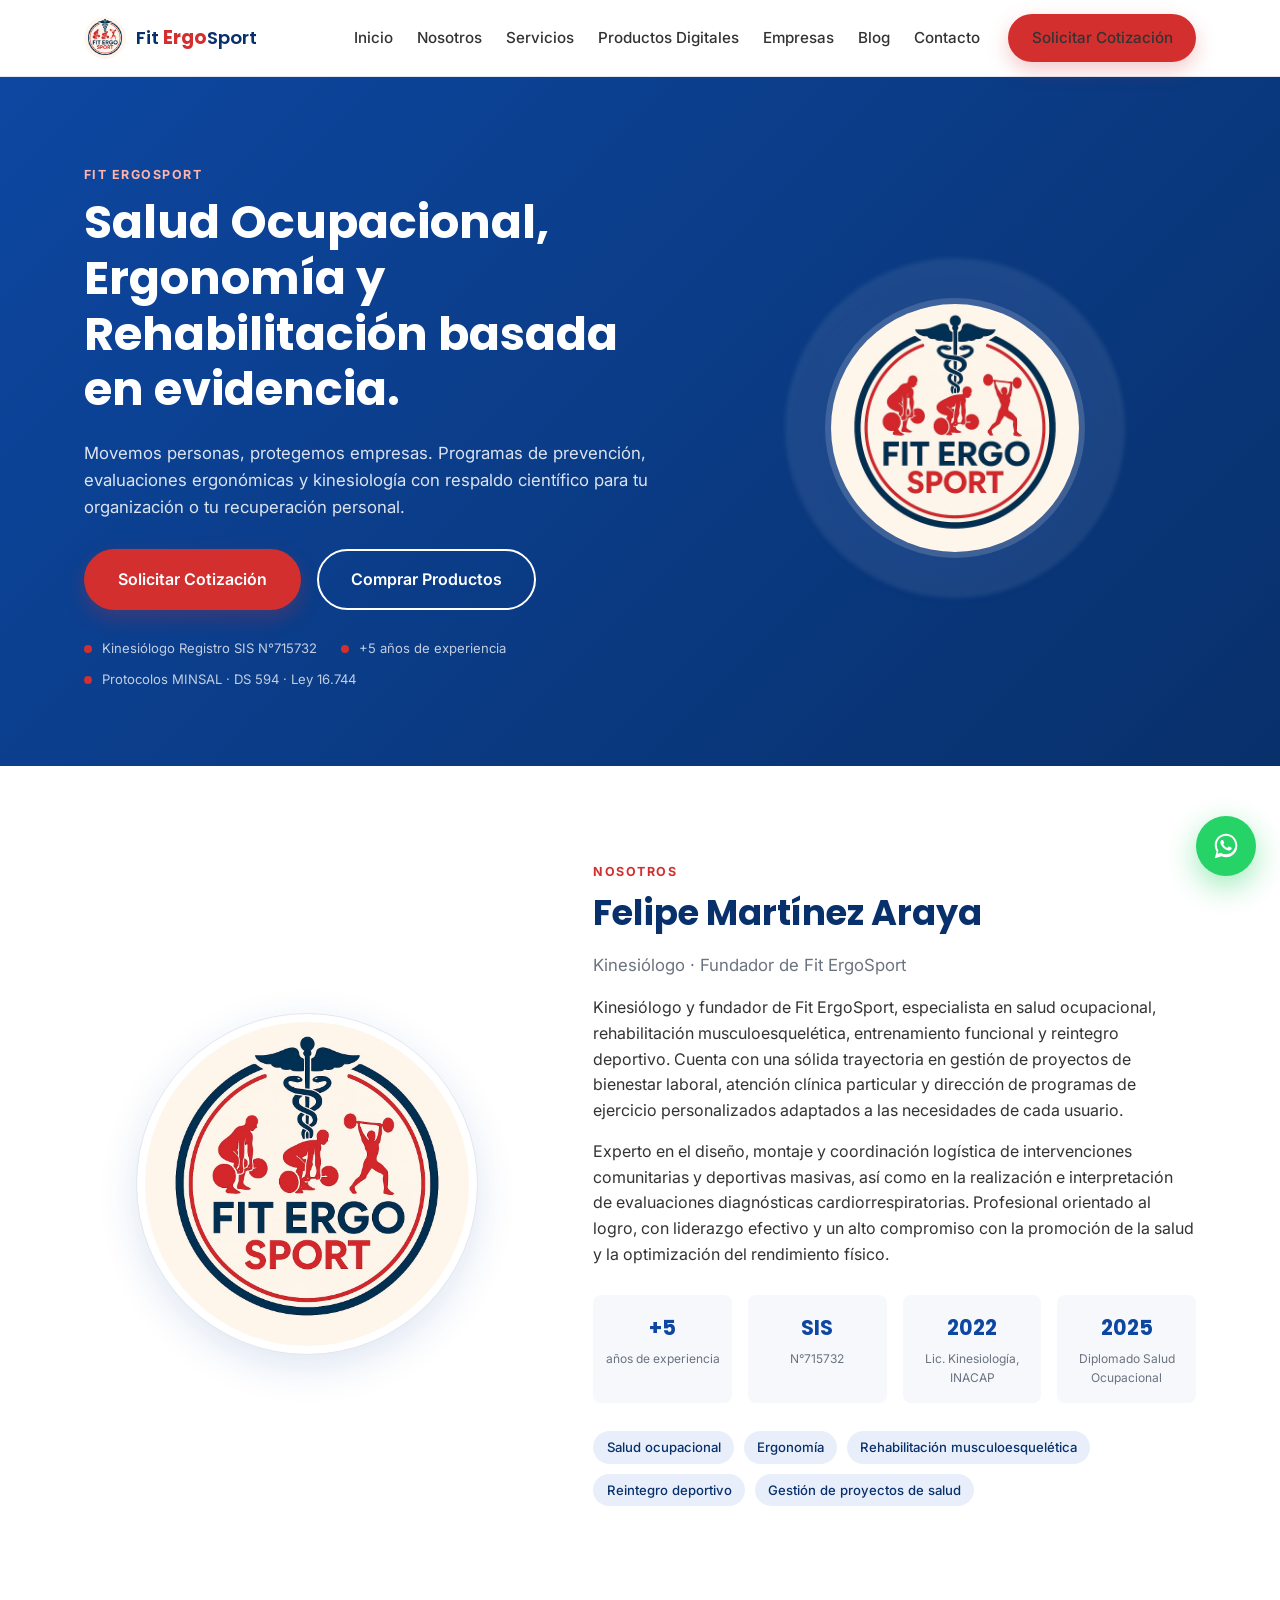
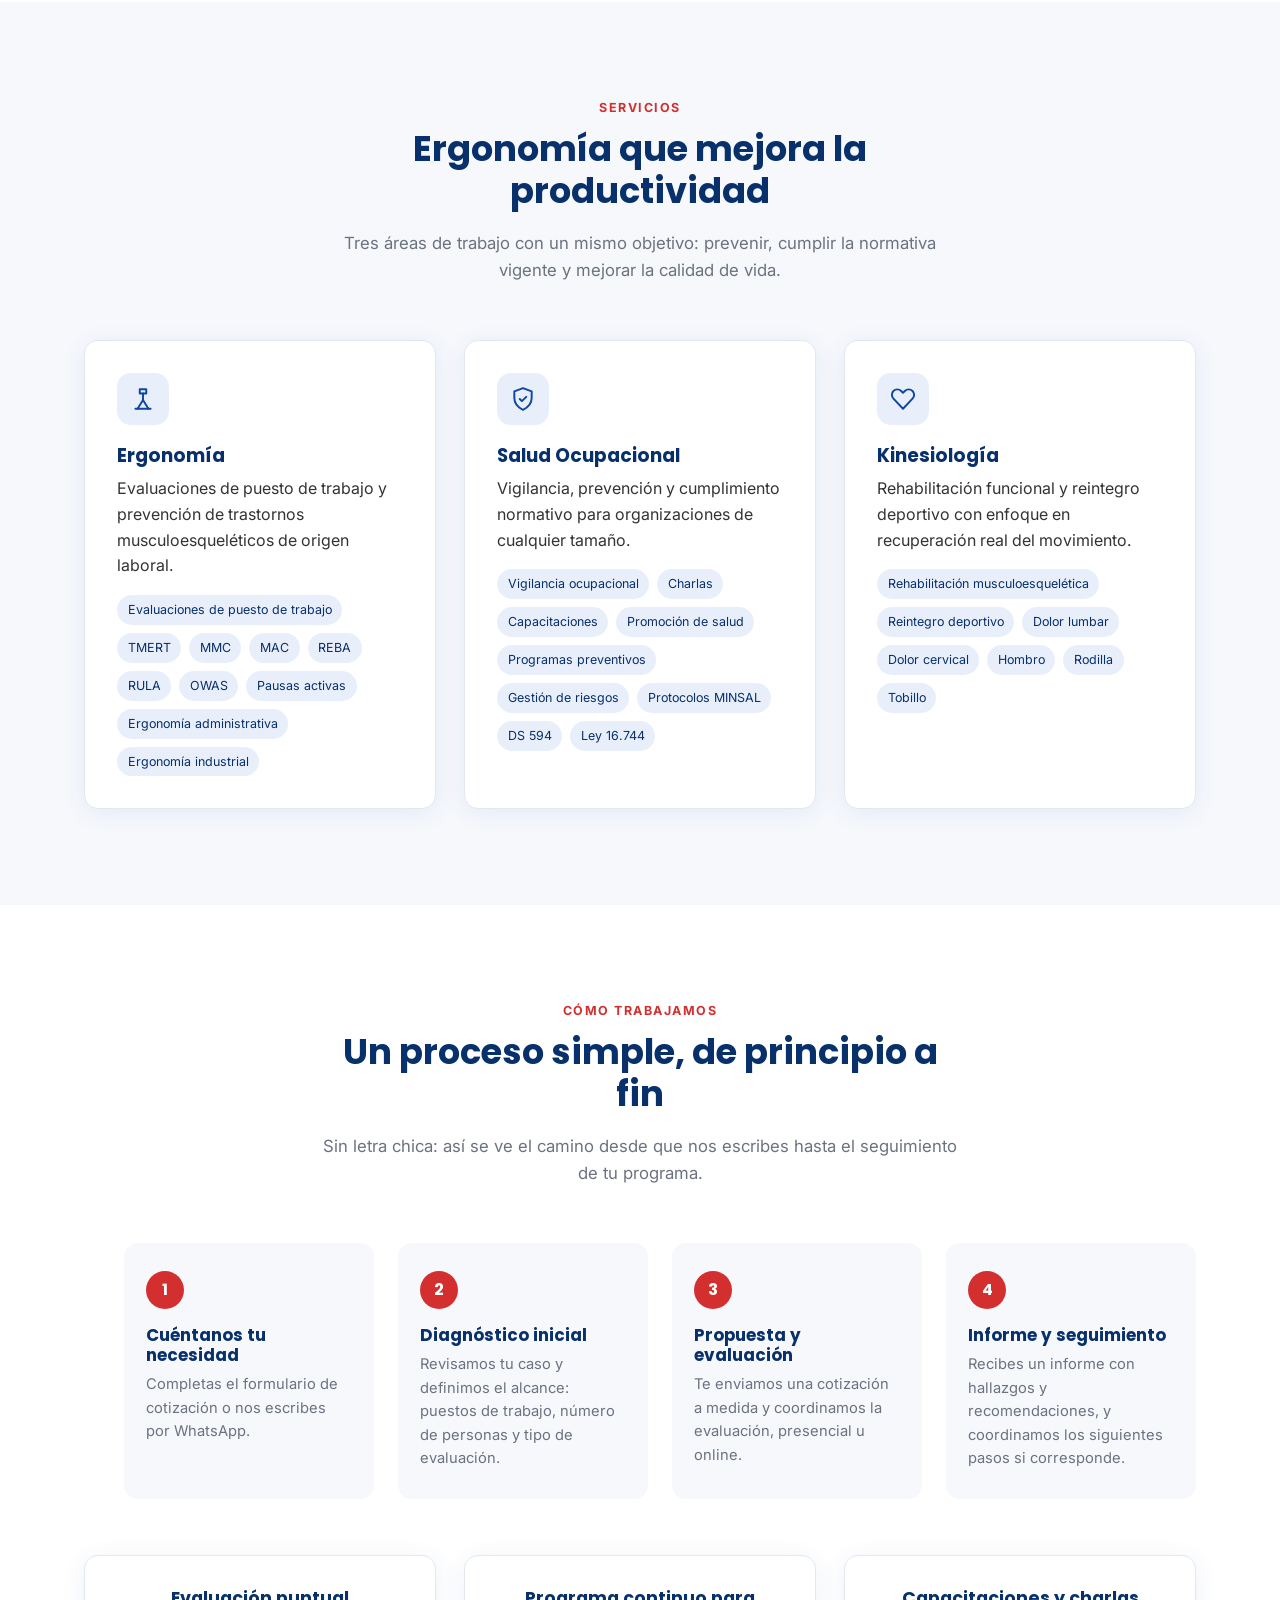
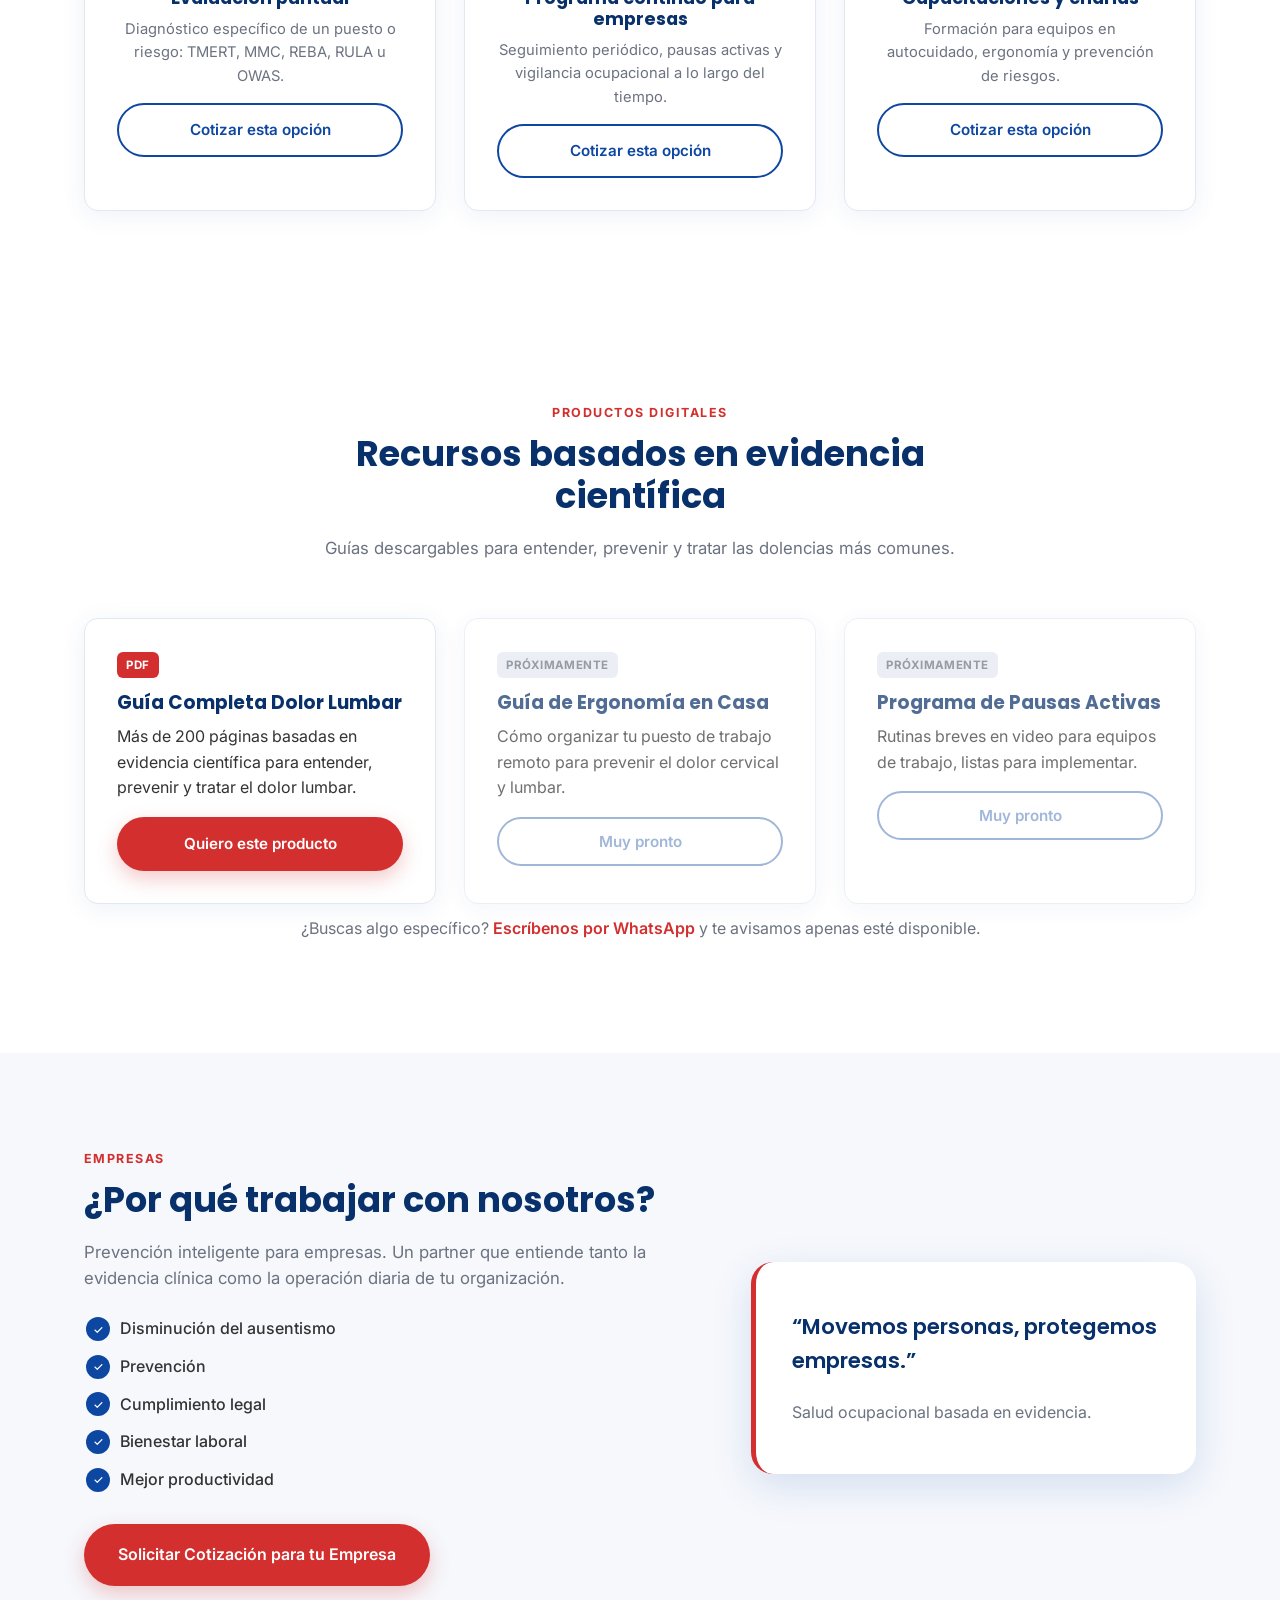
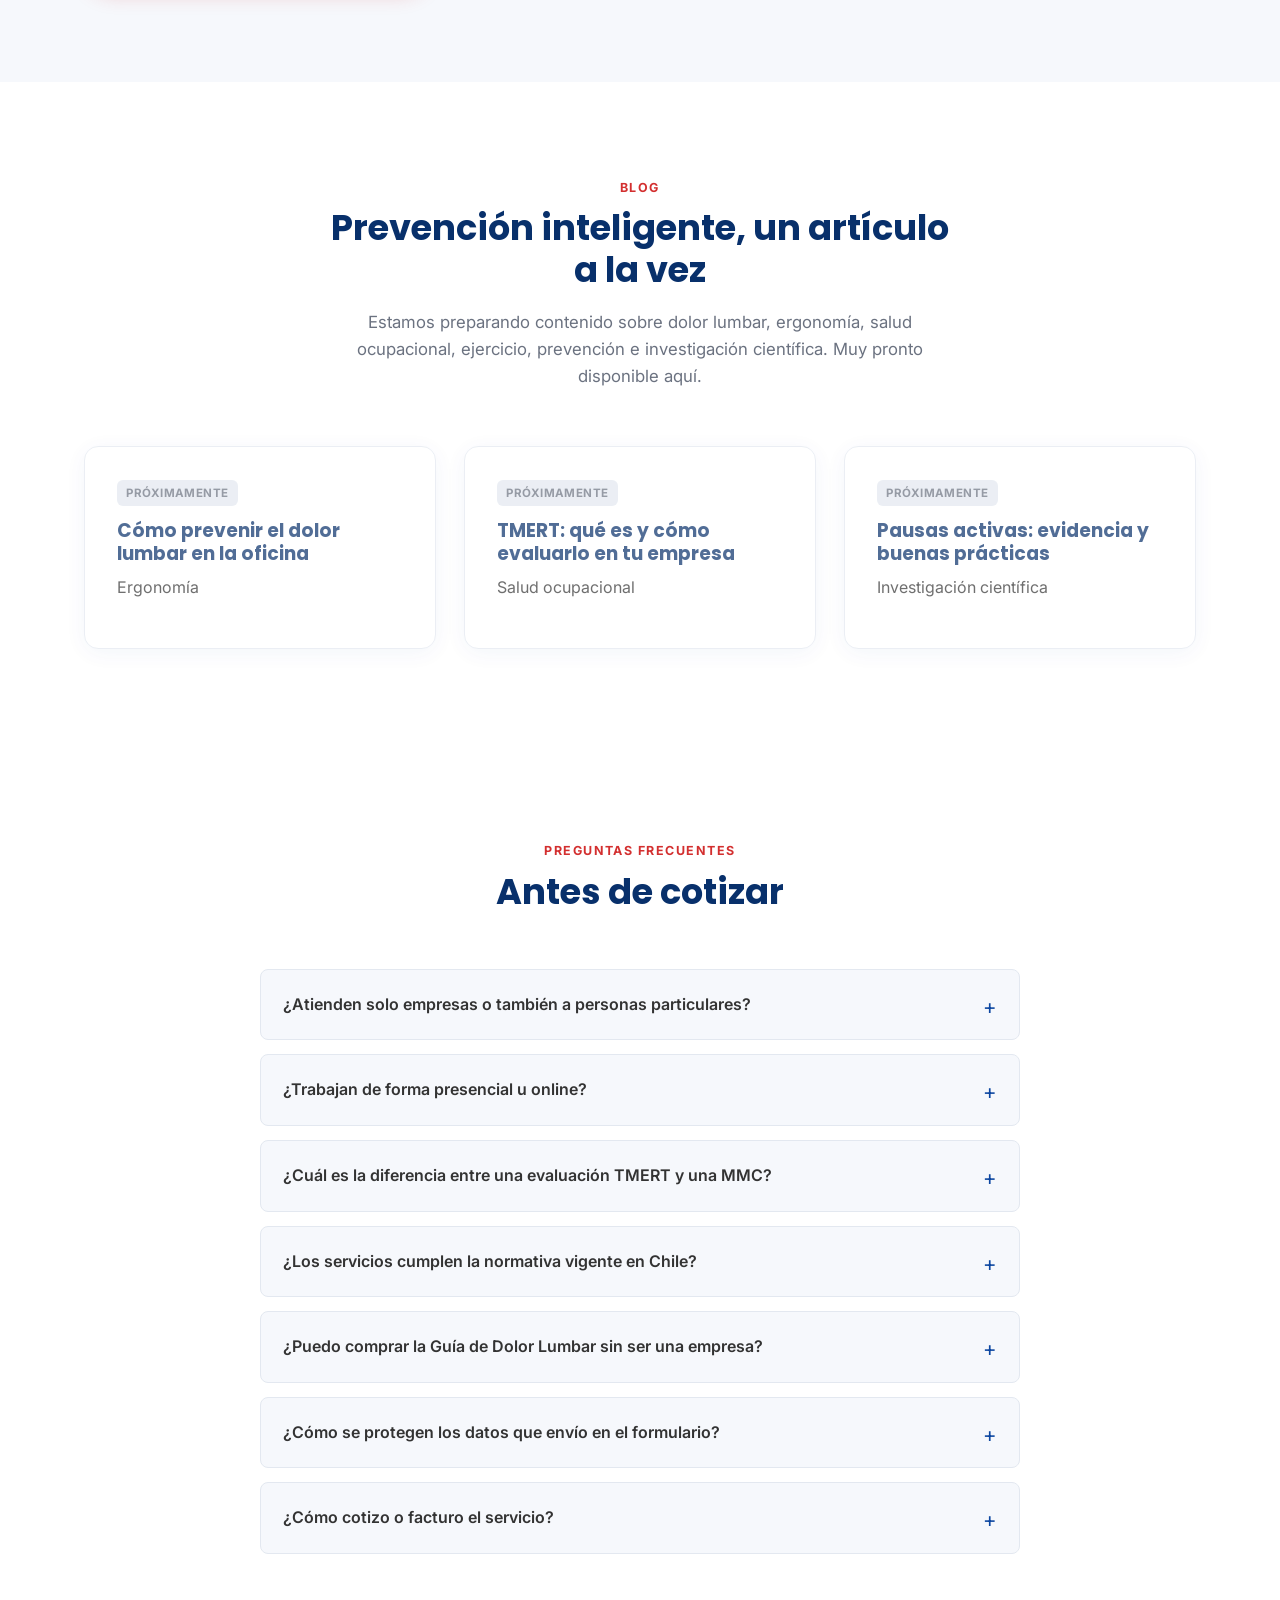
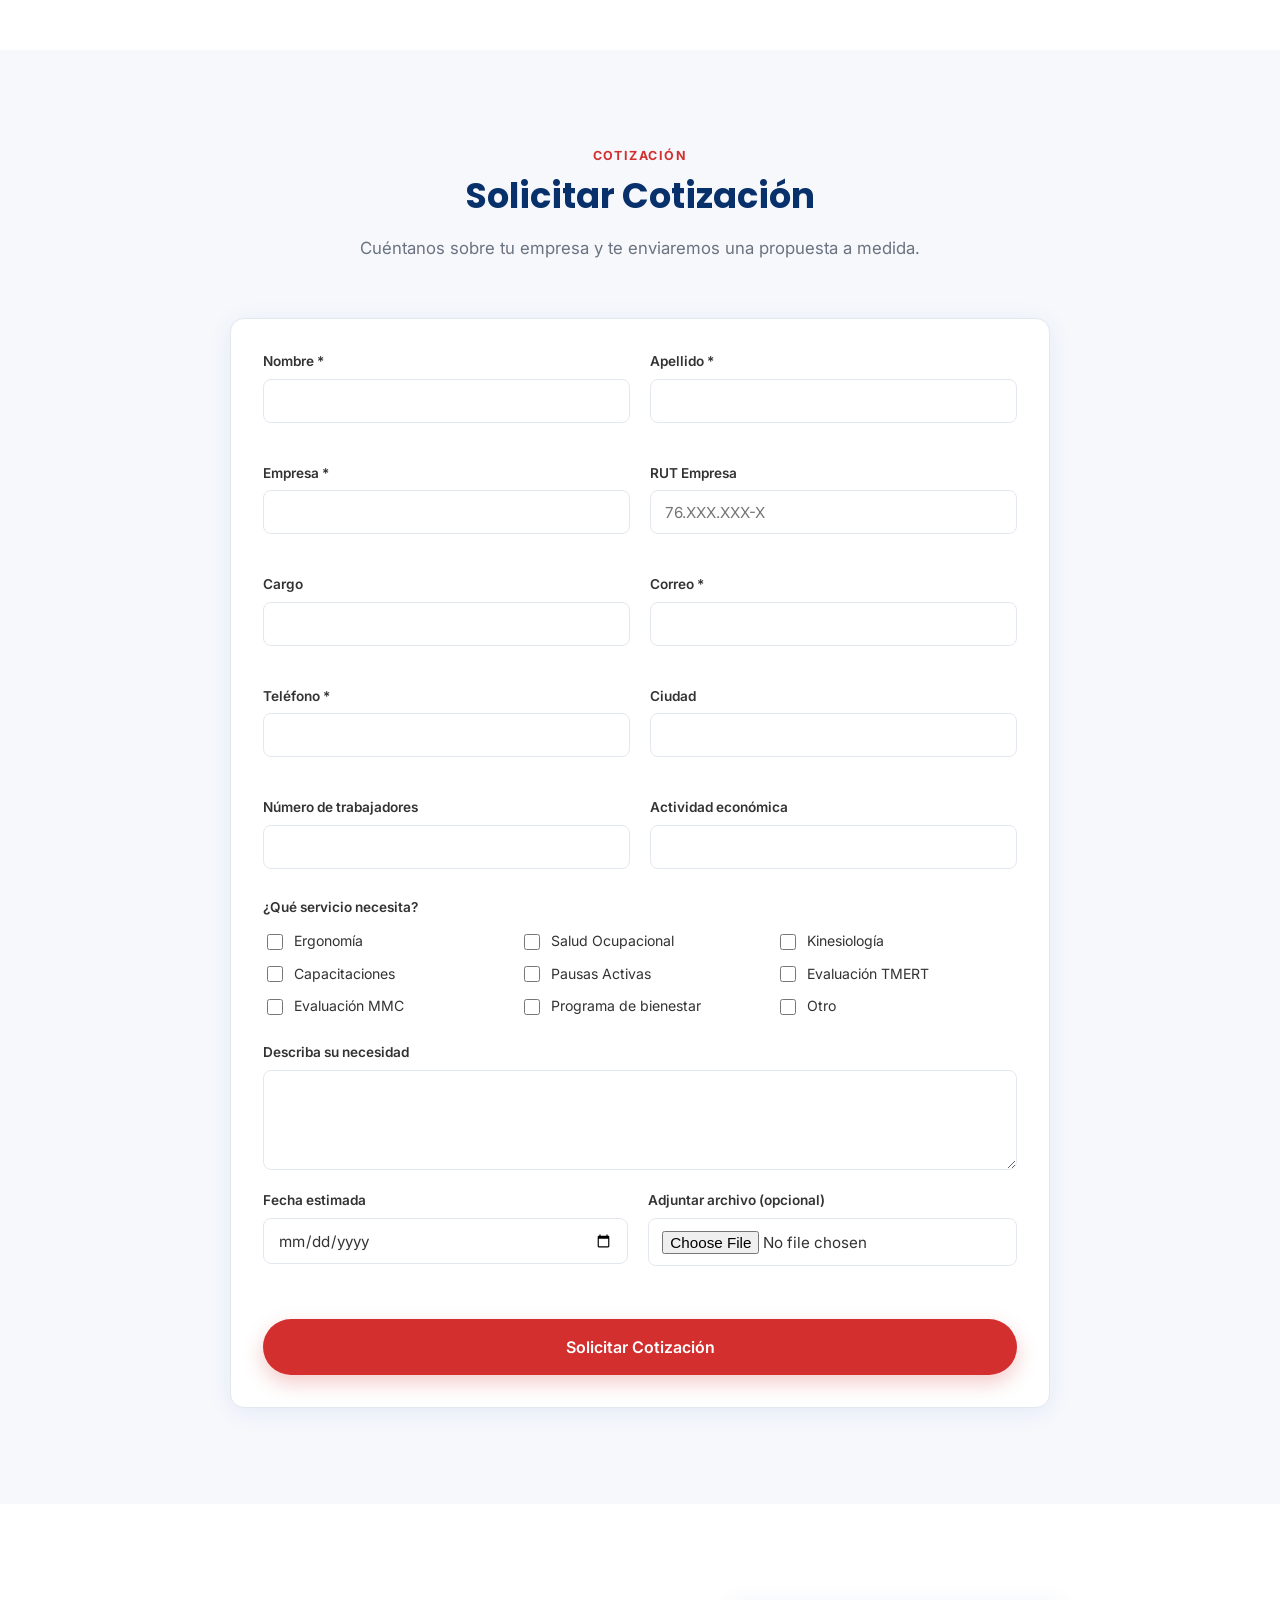
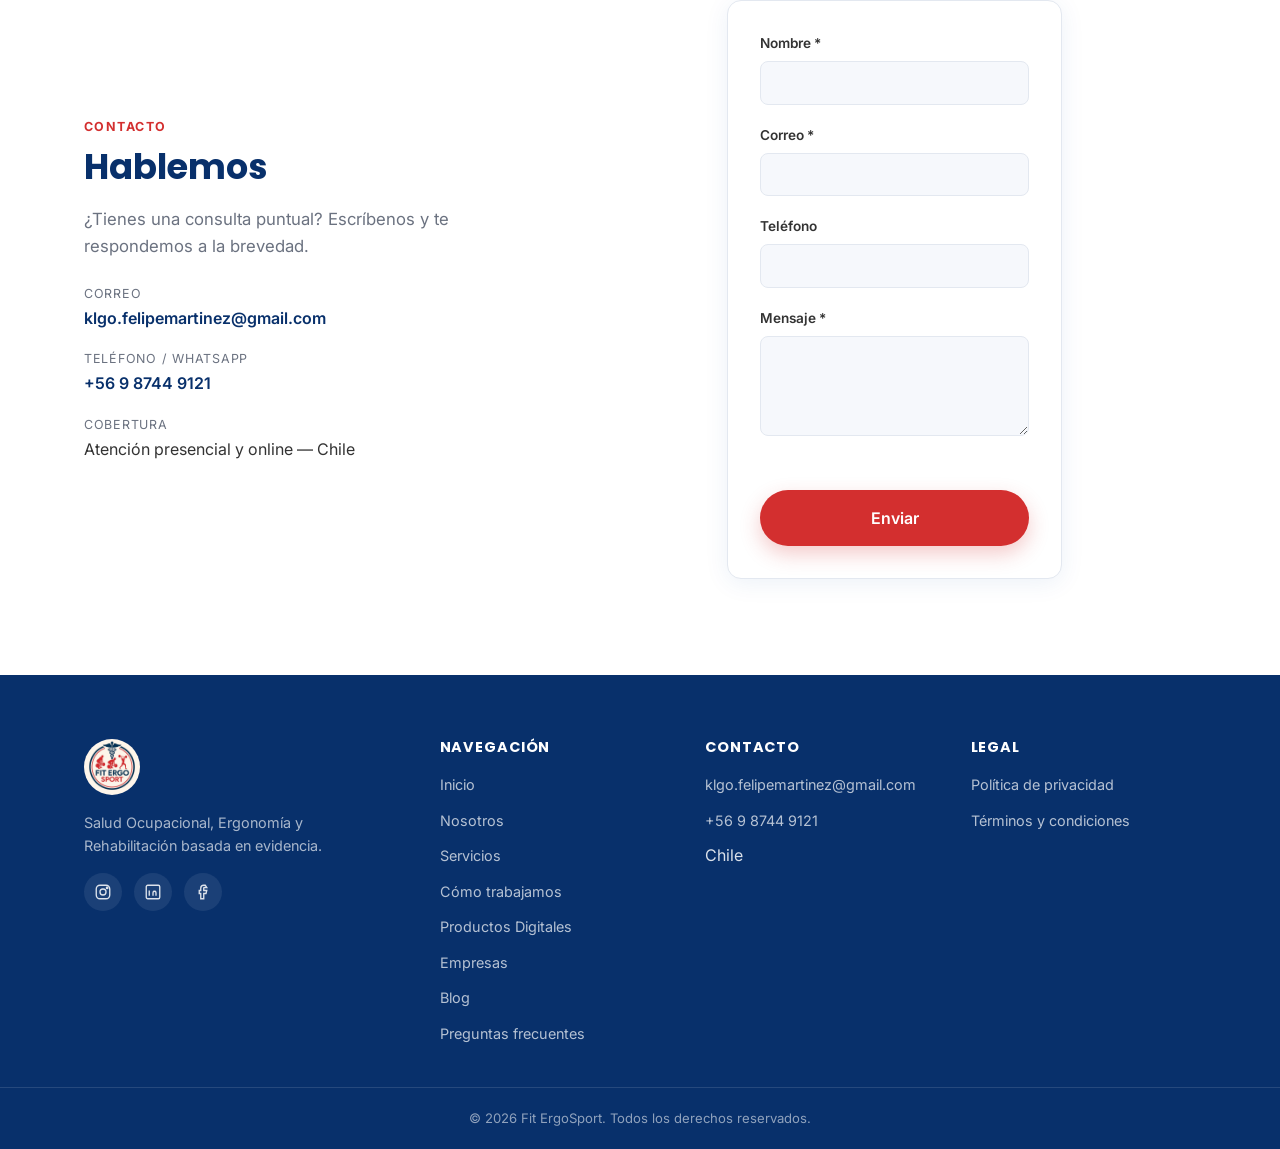
==== commit 7175e033: "Mejoras basadas en investigacion de competencia Se agrega seccion "Como trabajamos" (proceso de 4 pa" ====
--- a/index.html
+++ b/index.html
@@ -22,6 +22,31 @@
 <link href="https://fonts.googleapis.com/css2?family=Poppins:wght@600;700;800&family=Inter:wght@400;500;600&display=swap" rel="stylesheet">
 
 <link rel="stylesheet" href="css/styles.css">
+
+<script type="application/ld+json">
+{
+  "@context": "https://schema.org",
+  "@type": "ProfessionalService",
+  "name": "Fit ErgoSport",
+  "image": "https://virtualcondor.github.io/fitergosport-web/assets/img/logo.jpg",
+  "url": "https://virtualcondor.github.io/fitergosport-web/",
+  "telephone": "+56987449121",
+  "email": "klgo.felipemartinez@gmail.com",
+  "description": "Salud ocupacional, ergonomía y rehabilitación musculoesquelética basada en evidencia científica para empresas y personas en Chile.",
+  "areaServed": "CL",
+  "founder": {
+    "@type": "Person",
+    "name": "Felipe Martínez Araya",
+    "jobTitle": "Kinesiólogo"
+  },
+  "priceRange": "$$",
+  "makesOffer": [
+    { "@type": "Offer", "itemOffered": { "@type": "Service", "name": "Ergonomía y evaluación de puestos de trabajo" } },
+    { "@type": "Offer", "itemOffered": { "@type": "Service", "name": "Salud ocupacional y vigilancia laboral" } },
+    { "@type": "Offer", "itemOffered": { "@type": "Service", "name": "Kinesiología y reintegro deportivo" } }
+  ]
+}
+</script>
 </head>
 <body>
 
@@ -189,6 +214,58 @@
             <li>Rodilla</li>
             <li>Tobillo</li>
           </ul>
+        </article>
+      </div>
+    </div>
+  </section>
+
+  <!-- CÓMO TRABAJAMOS -->
+  <section class="section" id="proceso">
+    <div class="container">
+      <div class="section-head">
+        <p class="eyebrow">Cómo trabajamos</p>
+        <h2>Un proceso simple, de principio a fin</h2>
+        <p class="section-lead">Sin letra chica: así se ve el camino desde que nos escribes hasta el seguimiento de tu programa.</p>
+      </div>
+
+      <ol class="process-steps">
+        <li class="step-card">
+          <span class="step-number">1</span>
+          <h3>Cuéntanos tu necesidad</h3>
+          <p>Completas el formulario de cotización o nos escribes por WhatsApp.</p>
+        </li>
+        <li class="step-card">
+          <span class="step-number">2</span>
+          <h3>Diagnóstico inicial</h3>
+          <p>Revisamos tu caso y definimos el alcance: puestos de trabajo, número de personas y tipo de evaluación.</p>
+        </li>
+        <li class="step-card">
+          <span class="step-number">3</span>
+          <h3>Propuesta y evaluación</h3>
+          <p>Te enviamos una cotización a medida y coordinamos la evaluación, presencial u online.</p>
+        </li>
+        <li class="step-card">
+          <span class="step-number">4</span>
+          <h3>Informe y seguimiento</h3>
+          <p>Recibes un informe con hallazgos y recomendaciones, y coordinamos los siguientes pasos si corresponde.</p>
+        </li>
+      </ol>
+
+      <div class="modality-grid">
+        <article class="card modality-card">
+          <h3>Evaluación puntual</h3>
+          <p>Diagnóstico específico de un puesto o riesgo: TMERT, MMC, REBA, RULA u OWAS.</p>
+          <a href="#cotizacion" class="btn btn-outline btn-block">Cotizar esta opción</a>
+        </article>
+        <article class="card modality-card">
+          <h3>Programa continuo para empresas</h3>
+          <p>Seguimiento periódico, pausas activas y vigilancia ocupacional a lo largo del tiempo.</p>
+          <a href="#cotizacion" class="btn btn-outline btn-block">Cotizar esta opción</a>
+        </article>
+        <article class="card modality-card">
+          <h3>Capacitaciones y charlas</h3>
+          <p>Formación para equipos en autocuidado, ergonomía y prevención de riesgos.</p>
+          <a href="#cotizacion" class="btn btn-outline btn-block">Cotizar esta opción</a>
         </article>
       </div>
     </div>
@@ -278,6 +355,47 @@
           <h3>Pausas activas: evidencia y buenas prácticas</h3>
           <p>Investigación científica</p>
         </article>
+      </div>
+    </div>
+  </section>
+
+  <!-- PREGUNTAS FRECUENTES -->
+  <section class="section" id="faq">
+    <div class="container">
+      <div class="section-head">
+        <p class="eyebrow">Preguntas frecuentes</p>
+        <h2>Antes de cotizar</h2>
+      </div>
+
+      <div class="faq-list">
+        <details class="faq-item">
+          <summary>¿Atienden solo empresas o también a personas particulares?</summary>
+          <p>Ambos. Trabajamos con empresas en ergonomía y salud ocupacional, y también atendemos personas de forma particular en kinesiología y rehabilitación.</p>
+        </details>
+        <details class="faq-item">
+          <summary>¿Trabajan de forma presencial u online?</summary>
+          <p>Depende del servicio y tu ubicación. Algunas evaluaciones requieren visita presencial al puesto de trabajo; charlas, capacitaciones y asesorías pueden realizarse online. Cuéntanos tu caso y te confirmamos la modalidad disponible.</p>
+        </details>
+        <details class="faq-item">
+          <summary>¿Cuál es la diferencia entre una evaluación TMERT y una MMC?</summary>
+          <p>TMERT (Trastornos Musculoesqueléticos relacionados al Trabajo) es un protocolo de vigilancia para identificar riesgo de lesiones por movimientos repetitivos o posturas forzadas. MMC (Manejo Manual de Carga) evalúa específicamente el riesgo al levantar, transportar o manipular carga. Muchas veces se solicitan juntas, según tu actividad.</p>
+        </details>
+        <details class="faq-item">
+          <summary>¿Los servicios cumplen la normativa vigente en Chile?</summary>
+          <p>Sí, las evaluaciones y programas se realizan considerando los protocolos MINSAL, el DS 594 y la Ley 16.744.</p>
+        </details>
+        <details class="faq-item">
+          <summary>¿Puedo comprar la Guía de Dolor Lumbar sin ser una empresa?</summary>
+          <p>Sí, los productos digitales están disponibles para cualquier persona interesada, no solo para empresas.</p>
+        </details>
+        <details class="faq-item">
+          <summary>¿Cómo se protegen los datos que envío en el formulario?</summary>
+          <p>Se usan únicamente para responder tu solicitud y elaborar tu propuesta. Puedes revisar el detalle en nuestra <a href="legal/privacidad.html">Política de Privacidad</a>.</p>
+        </details>
+        <details class="faq-item">
+          <summary>¿Cómo cotizo o facturo el servicio?</summary>
+          <p>Completa el formulario de cotización con los datos de tu empresa y cuéntanos tu necesidad de facturación; te confirmamos el detalle junto con la propuesta.</p>
+        </details>
       </div>
     </div>
   </section>
@@ -447,9 +565,11 @@
         <li><a href="#inicio">Inicio</a></li>
         <li><a href="#nosotros">Nosotros</a></li>
         <li><a href="#servicios">Servicios</a></li>
+        <li><a href="#proceso">Cómo trabajamos</a></li>
         <li><a href="#productos">Productos Digitales</a></li>
         <li><a href="#empresas">Empresas</a></li>
         <li><a href="#blog">Blog</a></li>
+        <li><a href="#faq">Preguntas frecuentes</a></li>
       </ul>
     </div>
 
--- a/css/styles.css
+++ b/css/styles.css
@@ -234,6 +234,48 @@
 .note{ text-align:center; color:var(--color-text-light); margin-top:12px; }
 .note a{ color:var(--color-secondary); font-weight:600; }
 
+/* ============ Proceso / Modalidades ============ */
+.process-steps{
+  display:grid; grid-template-columns:repeat(4, 1fr); gap:24px;
+  list-style:none; counter-reset:step; margin-bottom:56px;
+}
+.step-card{
+  background:var(--color-bg); border-radius:var(--radius); padding:28px 22px;
+  position:relative;
+}
+.step-number{
+  display:flex; align-items:center; justify-content:center;
+  width:38px; height:38px; border-radius:50%;
+  background:var(--color-secondary); color:#fff;
+  font-family:var(--font-heading); font-weight:700; font-size:1rem;
+  margin-bottom:16px;
+}
+.step-card h3{ font-size:1.05rem; }
+.step-card p{ font-size:.92rem; color:var(--color-text-light); margin:0; }
+
+.modality-grid{ display:grid; grid-template-columns:repeat(3, 1fr); gap:28px; }
+.modality-card{ text-align:center; }
+.modality-card h3{ font-size:1.1rem; }
+.modality-card p{ color:var(--color-text-light); font-size:.92rem; min-height:3.4em; }
+
+/* ============ FAQ ============ */
+.faq-list{ max-width:760px; margin:0 auto; display:grid; gap:14px; }
+.faq-item{
+  background:var(--color-bg); border:1px solid var(--color-border);
+  border-radius:var(--radius-sm); padding:6px 22px;
+}
+.faq-item summary{
+  padding:16px 0; font-weight:600; cursor:pointer; list-style:none;
+  position:relative; padding-right:28px;
+}
+.faq-item summary::-webkit-details-marker{ display:none; }
+.faq-item summary::after{
+  content:'+'; position:absolute; right:0; top:14px;
+  font-size:1.3rem; color:var(--color-primary); font-weight:400;
+}
+.faq-item[open] summary::after{ content:'\2212'; }
+.faq-item p{ padding-bottom:16px; margin:0; color:var(--color-text-light); font-size:.92rem; }
+
 /* ============ Forms ============ */
 .form-card{ max-width:820px; margin:0 auto; }
 .form-grid{ display:grid; grid-template-columns:repeat(2, 1fr); gap:20px; }
@@ -313,6 +355,8 @@
   .hero-blob{ width:220px; height:220px; }
   .cards-grid.three{ grid-template-columns:1fr 1fr; }
   .footer-inner{ grid-template-columns:1fr 1fr; }
+  .process-steps{ grid-template-columns:1fr 1fr; }
+  .modality-grid{ grid-template-columns:1fr; }
 }
 
 @media (max-width: 760px){
@@ -328,6 +372,7 @@
   .nav-toggle{ display:flex; }
 
   .cards-grid.three{ grid-template-columns:1fr; }
+  .process-steps{ grid-template-columns:1fr; }
   .form-grid{ grid-template-columns:1fr; }
   .checkbox-grid{ grid-template-columns:1fr 1fr; }
   .credentials{ grid-template-columns:1fr 1fr; }
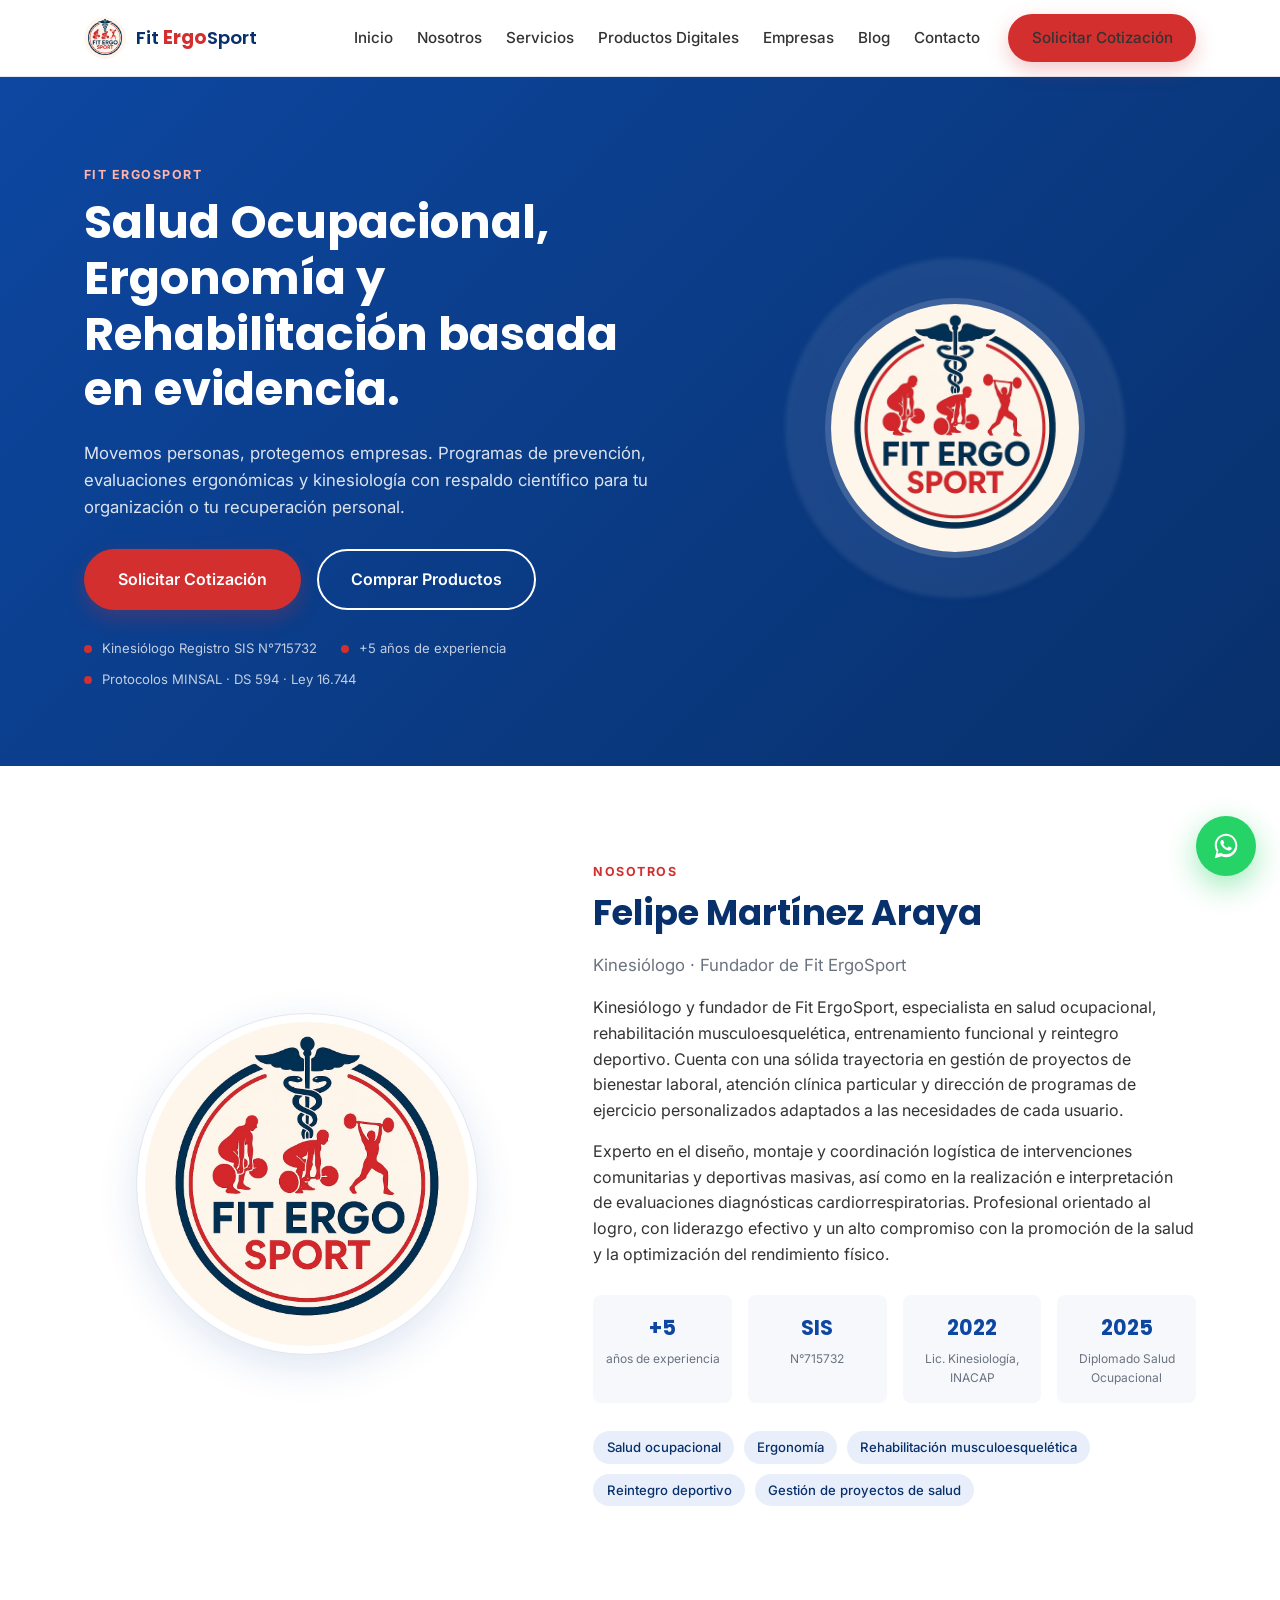
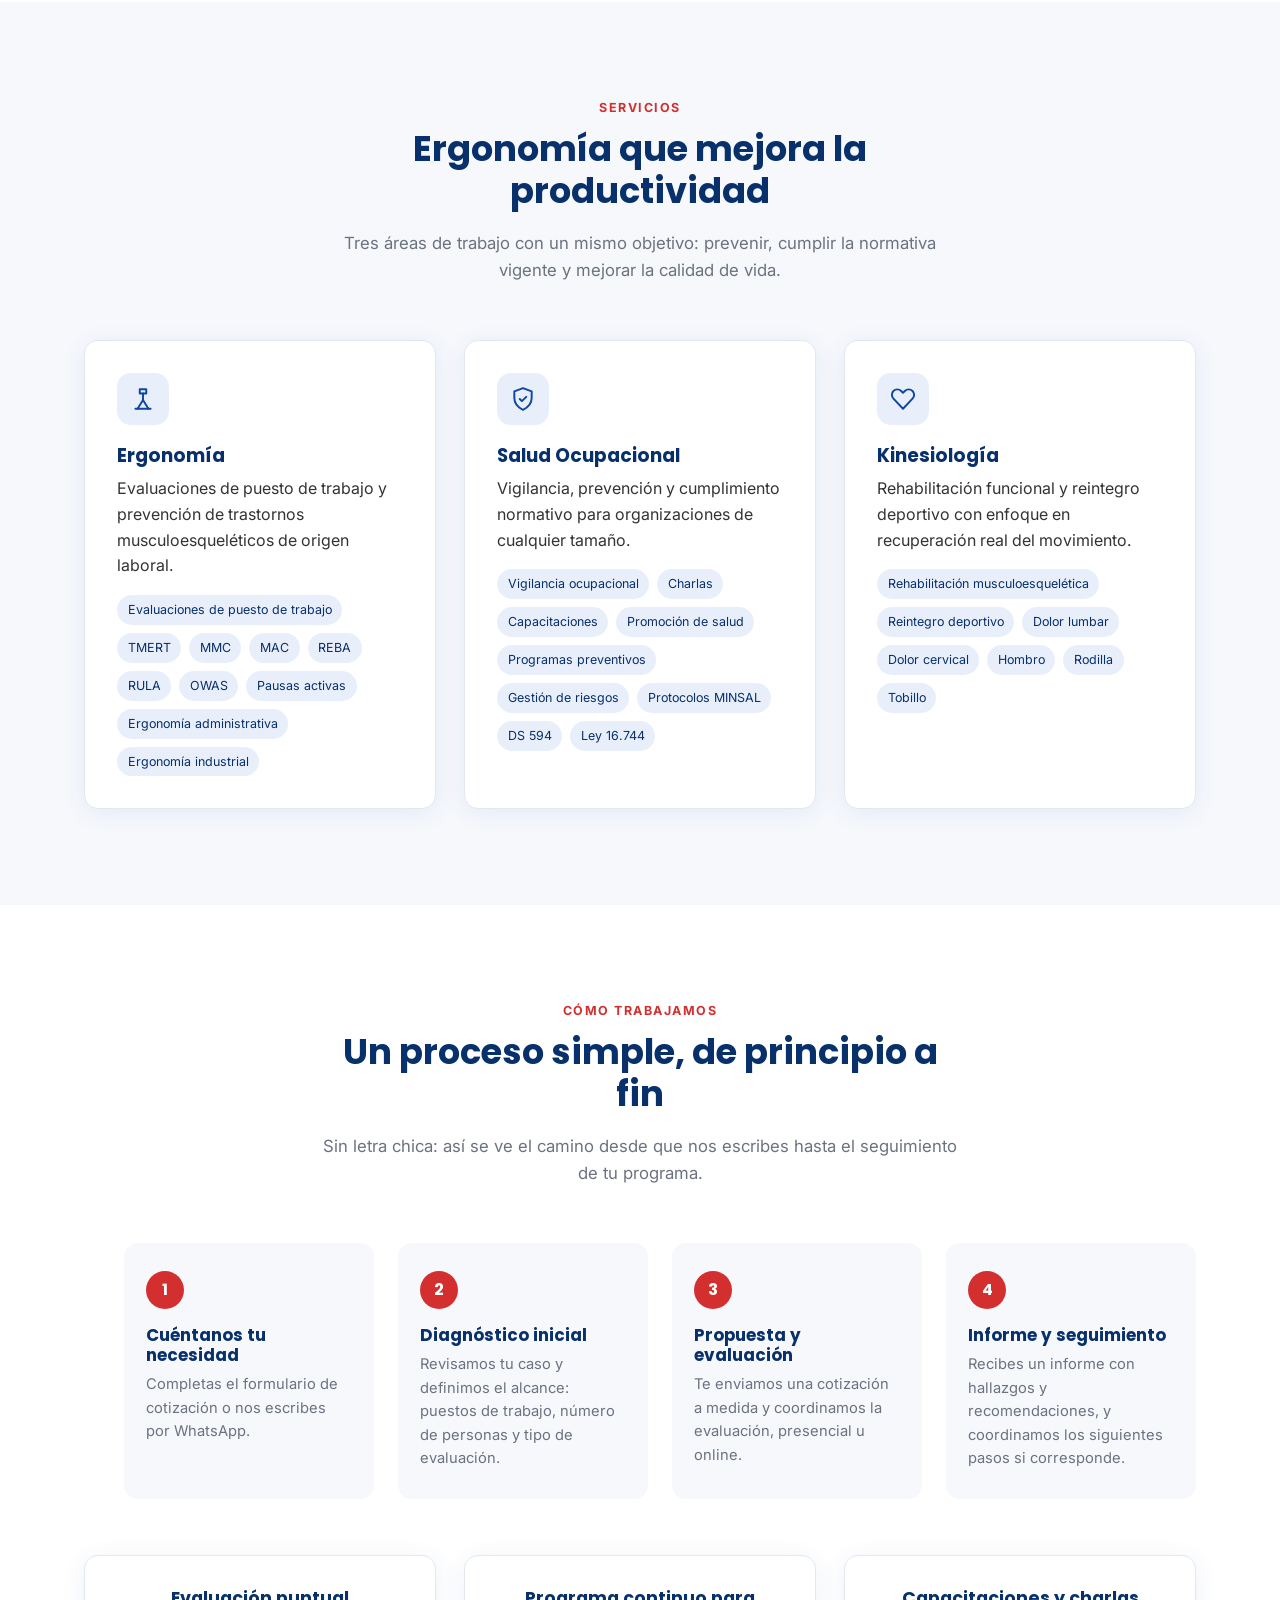
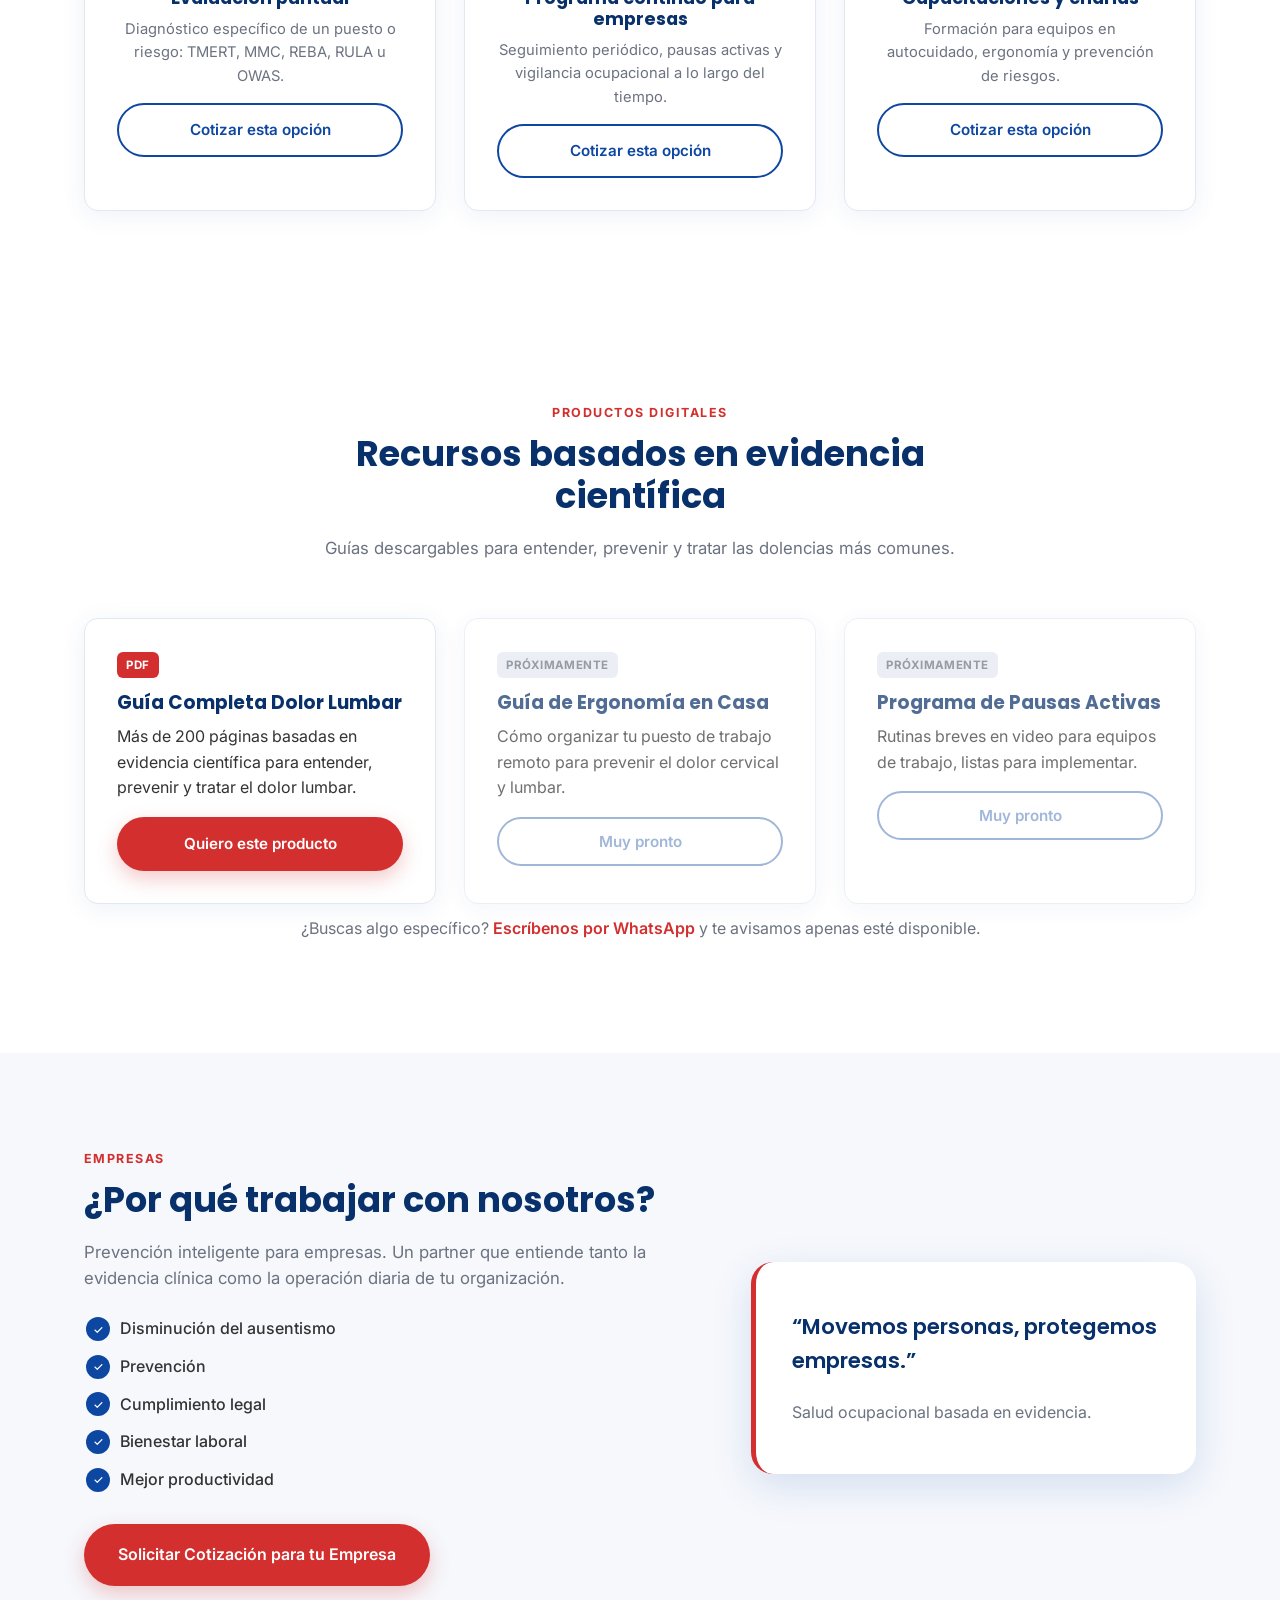
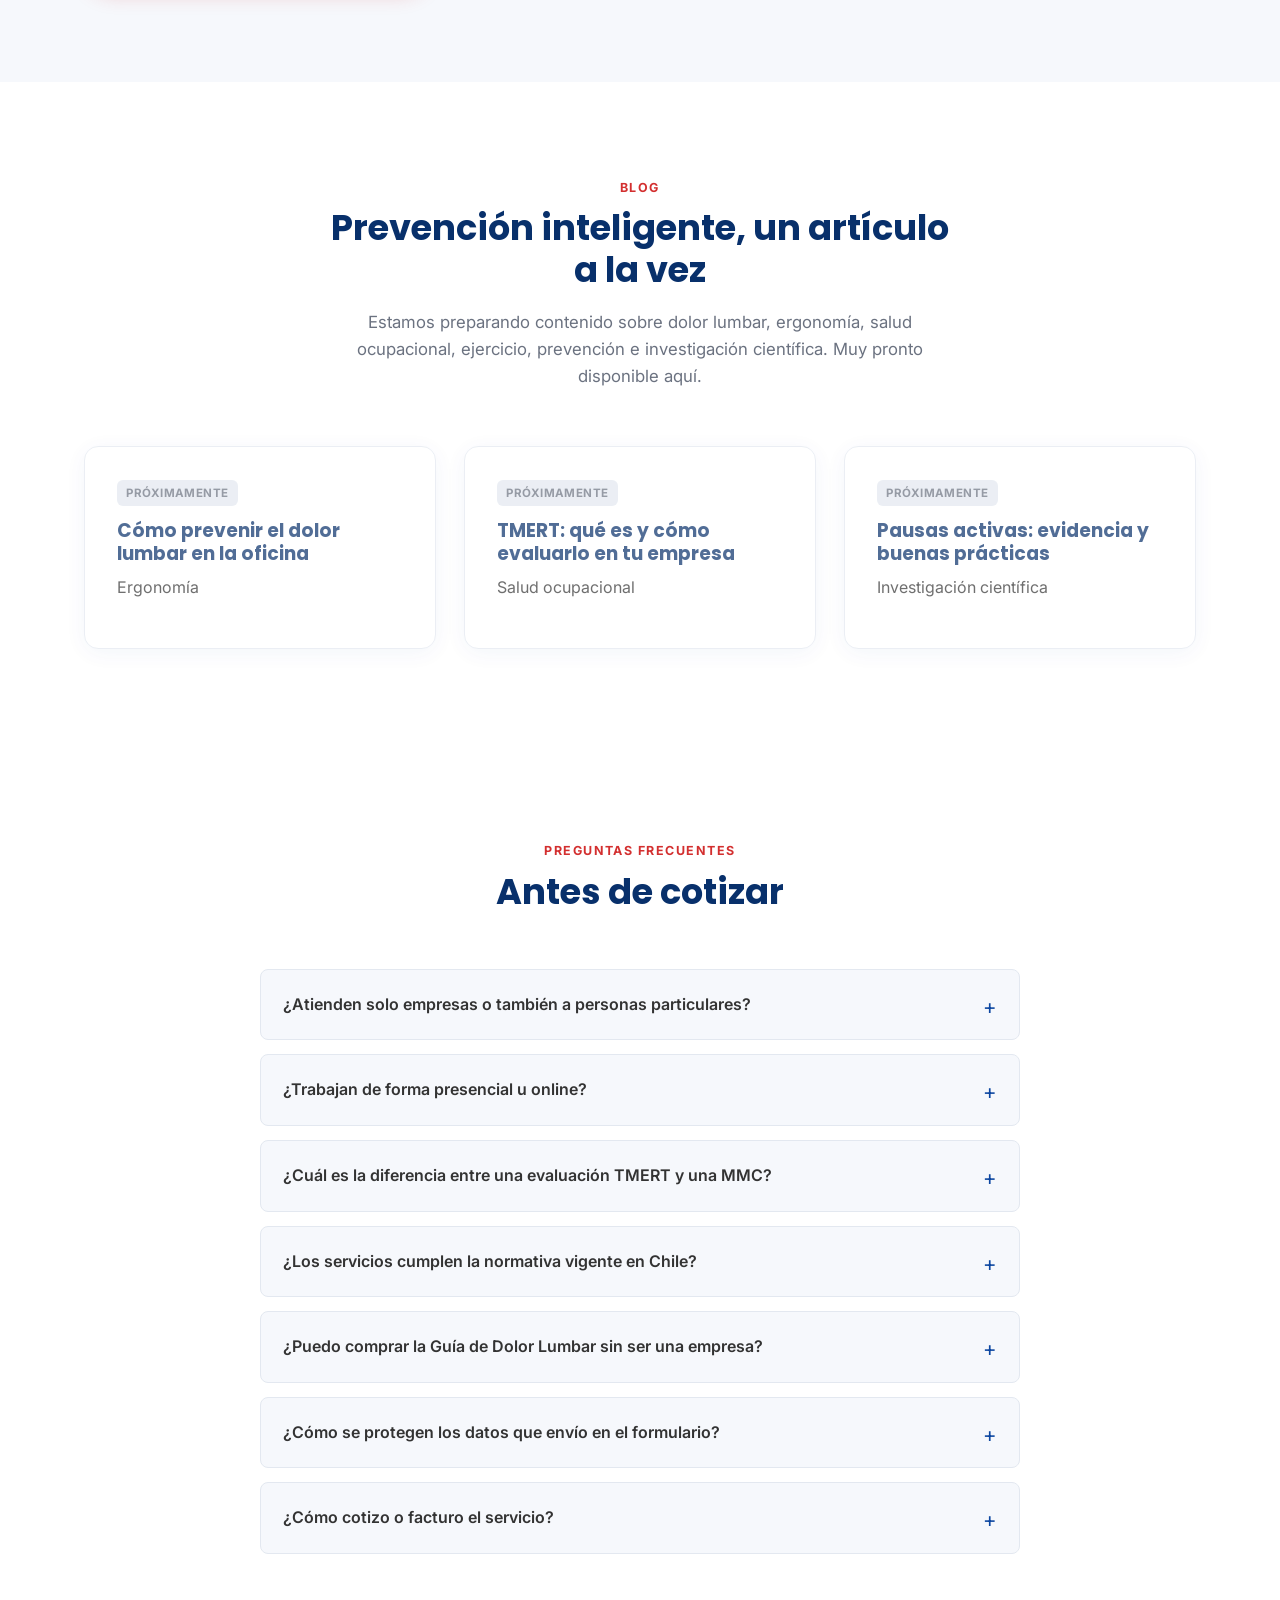
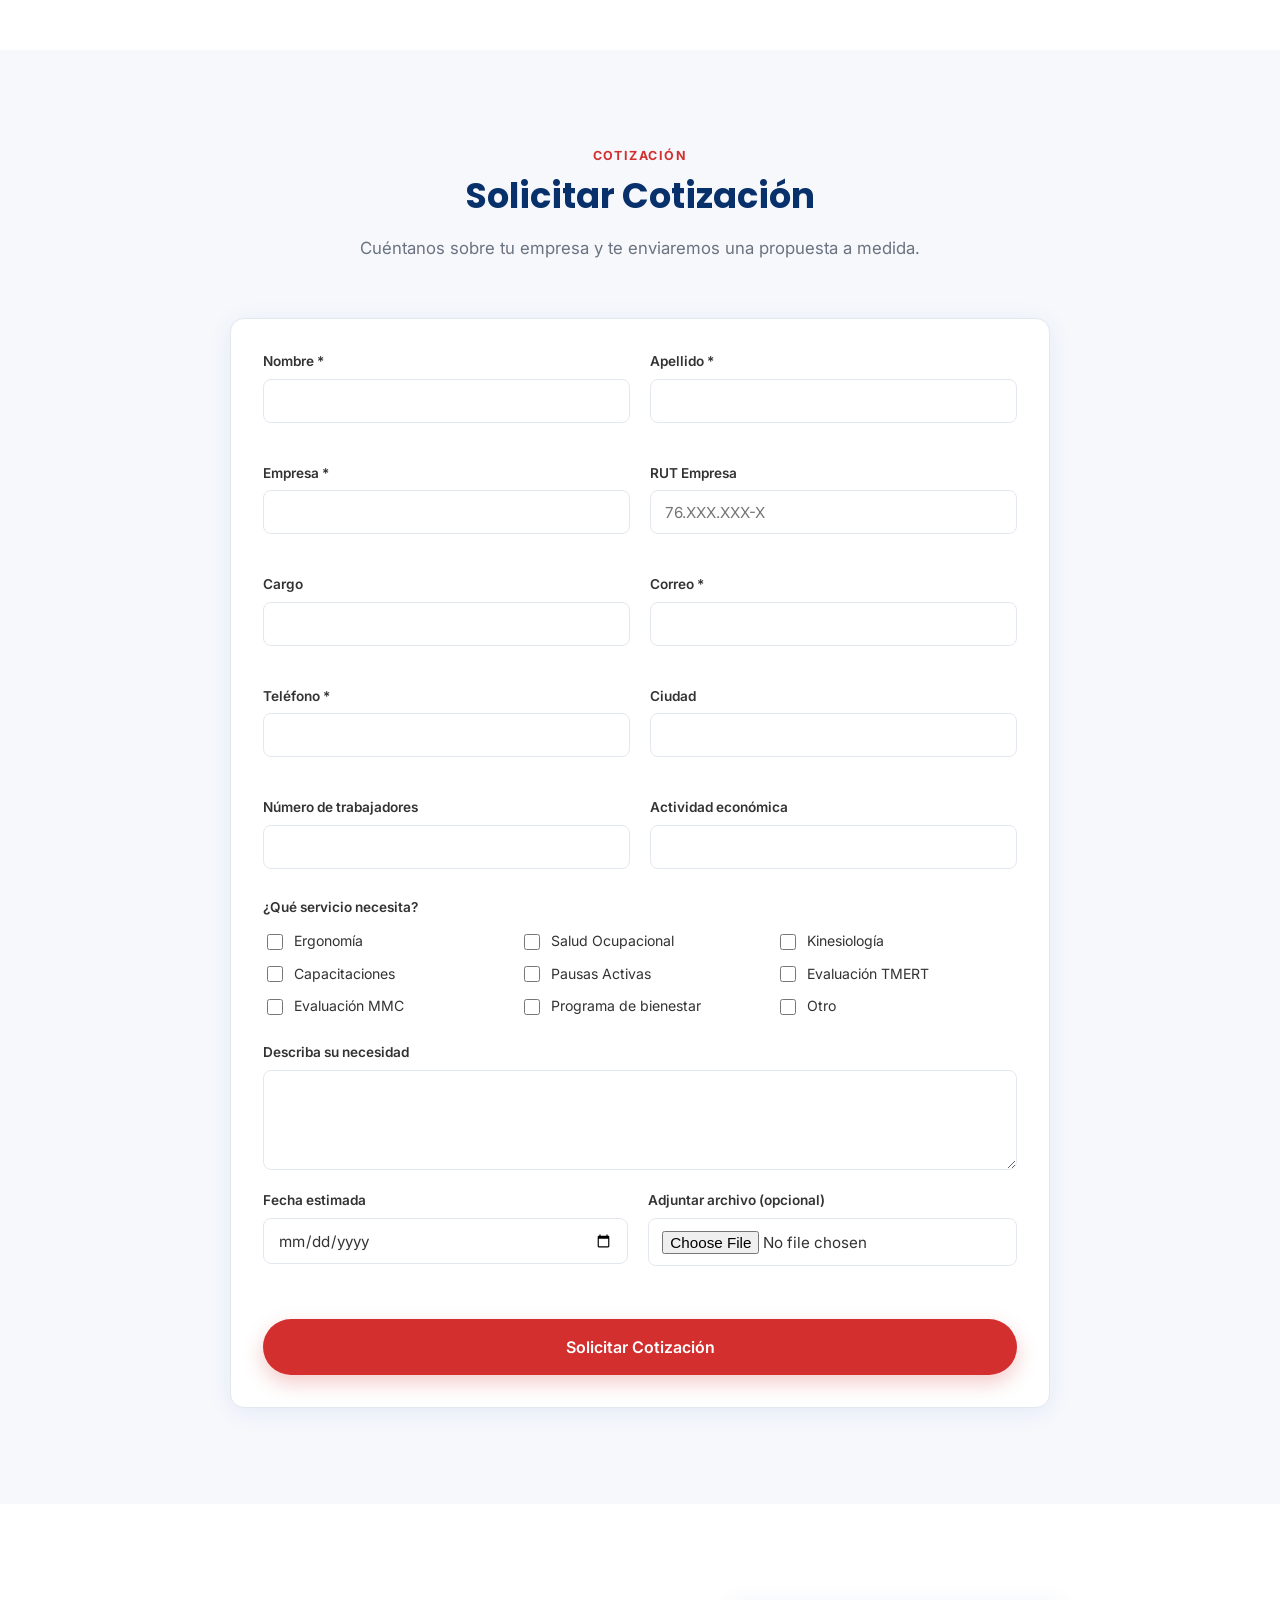
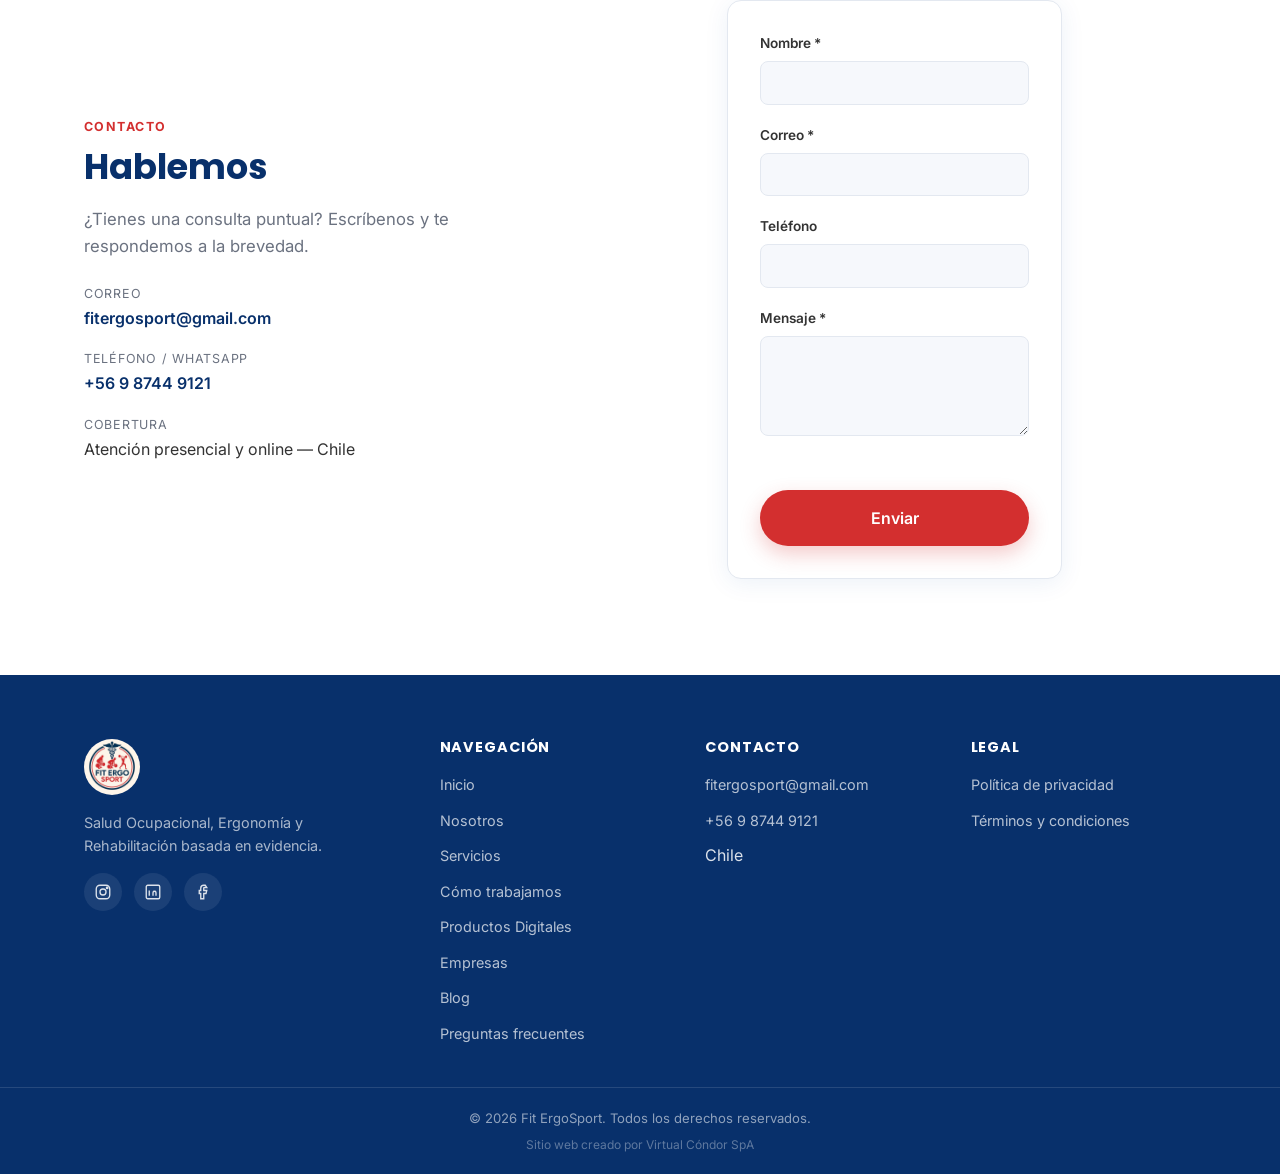
==== commit f6826bcf: "Activar Formspree, cambiar correo de contacto a fitergosport@gmail.com y agregar crédito de Virtual " ====
--- a/index.html
+++ b/index.html
@@ -11,7 +11,8 @@
 <meta property="og:type" content="website">
 <meta property="og:title" content="Fit ErgoSport | Salud Ocupacional, Ergonomía y Rehabilitación">
 <meta property="og:description" content="Salud Ocupacional, Ergonomía y Rehabilitación basada en evidencia. Cotiza para tu empresa.">
-<meta property="og:image" content="assets/img/logo.jpg">
+<meta property="og:url" content="https://fitergosport.github.io/">
+<meta property="og:image" content="https://fitergosport.github.io/assets/img/logo.jpg">
 <meta name="theme-color" content="#0D47A1">
 
 <link rel="icon" type="image/jpeg" href="assets/img/logo.jpg">
@@ -28,10 +29,10 @@
   "@context": "https://schema.org",
   "@type": "ProfessionalService",
   "name": "Fit ErgoSport",
-  "image": "https://virtualcondor.github.io/fitergosport-web/assets/img/logo.jpg",
-  "url": "https://virtualcondor.github.io/fitergosport-web/",
+  "image": "https://fitergosport.github.io/assets/img/logo.jpg",
+  "url": "https://fitergosport.github.io/",
   "telephone": "+56987449121",
-  "email": "klgo.felipemartinez@gmail.com",
+  "email": "fitergosport@gmail.com",
   "description": "Salud ocupacional, ergonomía y rehabilitación musculoesquelética basada en evidencia científica para empresas y personas en Chile.",
   "areaServed": "CL",
   "founder": {
@@ -409,7 +410,7 @@
         <p class="section-lead">Cuéntanos sobre tu empresa y te enviaremos una propuesta a medida.</p>
       </div>
 
-      <form class="card form-card" id="formCotizacion" action="https://formspree.io/f/FORM_ID_COTIZACION" method="POST">
+      <form class="card form-card" id="formCotizacion" action="https://formspree.io/f/mqevrjnp" method="POST">
         <input type="hidden" name="_subject" value="Nueva solicitud de cotización - Fit ErgoSport">
 
         <div class="form-grid">
@@ -502,7 +503,7 @@
         <ul class="contact-list">
           <li>
             <span class="contact-label">Correo</span>
-            <a href="mailto:klgo.felipemartinez@gmail.com">klgo.felipemartinez@gmail.com</a>
+            <a href="mailto:fitergosport@gmail.com">fitergosport@gmail.com</a>
           </li>
           <li>
             <span class="contact-label">Teléfono / WhatsApp</span>
@@ -514,7 +515,7 @@
           </li>
         </ul>
       </div>
-      <form class="card form-card" id="formContacto" action="https://formspree.io/f/FORM_ID_COTIZACION" method="POST">
+      <form class="card form-card" id="formContacto" action="https://formspree.io/f/mqevrjnp" method="POST">
         <input type="hidden" name="_subject" value="Nuevo mensaje de contacto - Fit ErgoSport">
         <div class="field">
           <label for="con-nombre">Nombre *</label>
@@ -576,7 +577,7 @@
     <div class="footer-col">
       <h4>Contacto</h4>
       <ul>
-        <li><a href="mailto:klgo.felipemartinez@gmail.com">klgo.felipemartinez@gmail.com</a></li>
+        <li><a href="mailto:fitergosport@gmail.com">fitergosport@gmail.com</a></li>
         <li><a href="https://wa.me/56987449121" target="_blank" rel="noopener">+56 9 8744 9121</a></li>
         <li>Chile</li>
       </ul>
@@ -593,6 +594,7 @@
   <div class="footer-bottom">
     <div class="container">
       <p>&copy; <span id="year"></span> Fit ErgoSport. Todos los derechos reservados.</p>
+      <p class="footer-credit">Sitio web creado por Virtual Cóndor SpA</p>
     </div>
   </div>
 </footer>
--- a/css/styles.css
+++ b/css/styles.css
@@ -330,6 +330,7 @@
 .footer-col a:hover{ color:#fff; }
 .footer-bottom{ border-top:1px solid rgba(255,255,255,.12); padding:20px 0; }
 .footer-bottom p{ margin:0; font-size:.82rem; color:rgba(255,255,255,.55); text-align:center; }
+.footer-credit{ margin-top:6px !important; font-size:.75rem !important; color:rgba(255,255,255,.35) !important; }
 
 /* ============ WhatsApp floating button ============ */
 .whatsapp-float{
